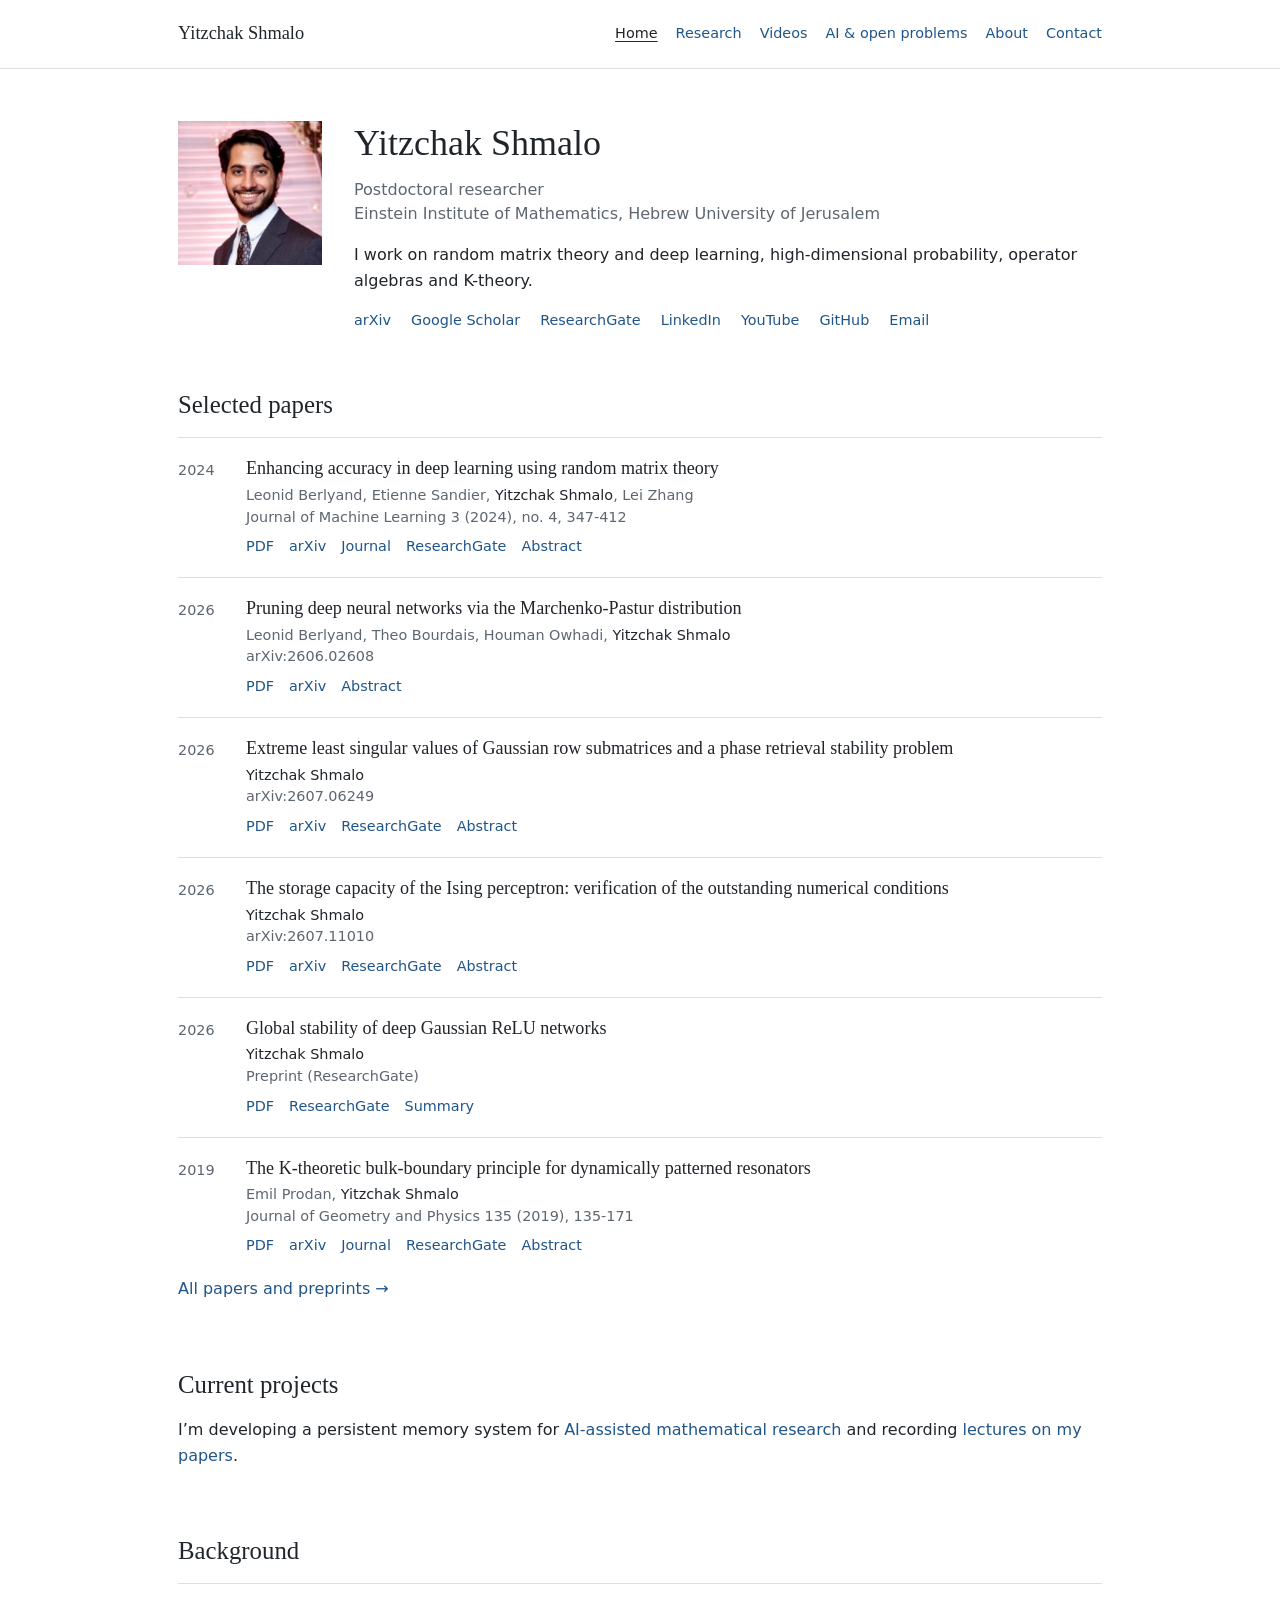
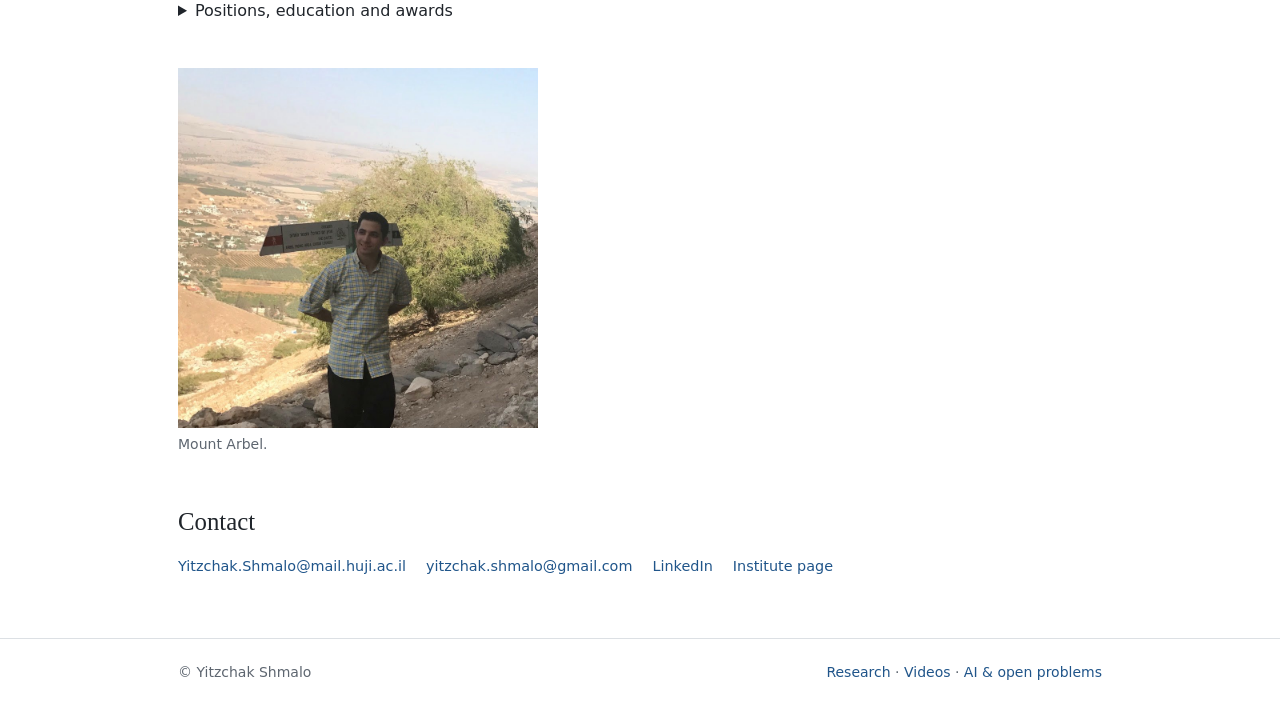
==== index.html @ 7fd27f8c "Refresh assets with the revised pages" ====
<!doctype html>
<html lang="en">
<head>
<meta charset="utf-8"/>
<meta content="width=device-width, initial-scale=1" name="viewport"/>
<title>Yitzchak Shmalo</title>
<meta content="Yitzchak Shmalo, mathematician at the Einstein Institute of Mathematics, Hebrew University of Jerusalem. Random matrix theory, deep learning, operator algebras and K-theory, and AI for open problems." name="description"/>
<meta content="Yitzchak Shmalo" property="og:title"/>
<meta content="Random matrices, deep learning, operator algebras, and AI that does mathematics." property="og:description"/>
<meta content="assets/portrait_square.jpg" property="og:image"/>

<link crossorigin="" href="https://fonts.gstatic.com" rel="preconnect"/>

<link href="style.css?v=20260909-clean" rel="stylesheet"/>
<link href="data:image/svg+xml,%3Csvg xmlns='http://www.w3.org/2000/svg' viewBox='0 0 64 64'%3E%3Ccircle cx='32' cy='32' r='30' fill='%23101623'/%3E%3Ccircle cx='24' cy='36' r='5' fill='%23f7f4ee'/%3E%3Ccircle cx='34' cy='30' r='5' fill='%23f7f4ee'/%3E%3Ccircle cx='50' cy='22' r='5' fill='%23e0a24a'/%3E%3C/svg%3E" rel="icon"/>
</head>
<body>
<nav class="nav"><div class="wrap">
<a class="brand" href="index.html">Yitzchak Shmalo</a>
<ul>
<li><a aria-current="page" href="index.html">Home</a></li>
<li><a href="research.html">Research</a></li>
<li><a href="videos.html">Videos</a></li>
<li><a href="ai.html">AI &amp; open problems</a></li>
<li><a href="#about">About</a></li>
<li><a href="#contact">Contact</a></li>
</ul>
</div></nav>
<main>

<header class="profile wrap">
  <img class="headshot" src="assets/portrait.jpg" alt="Yitzchak Shmalo" width="144" height="144">
  <div><h1>Yitzchak Shmalo</h1>
  <p class="position">Postdoctoral researcher<br>Einstein Institute of Mathematics, Hebrew University of Jerusalem</p>
  <p>I work on random matrix theory and deep learning, high-dimensional probability, operator algebras and K-theory.</p>
  <ul class="links">
<li><a href="https://arxiv.org/search/?searchtype=author&amp;query=Shmalo%2C+Yitzchak" rel="noopener" target="_blank">arXiv</a></li>
<li><a href="https://scholar.google.com/citations?user=wV2TqwsAAAAJ" rel="noopener" target="_blank">Google Scholar</a></li>
<li><a href="https://www.researchgate.net/profile/Yitzchak-Shmalo-2" rel="noopener" target="_blank">ResearchGate</a></li>
<li><a href="https://www.linkedin.com/in/yshmalo/" rel="noopener" target="_blank">LinkedIn</a></li>
<li><a data-channel="" href="https://www.youtube.com/channel/UCsqMyA2aeE-GF_JqE_x_sHg" rel="noopener" target="_blank">YouTube</a></li>
<li><a href="https://github.com/yspennstate" rel="noopener" target="_blank">GitHub</a></li>
<li><a href="mailto:Yitzchak.Shmalo@mail.huji.ac.il">Email</a></li>
</ul></div>
</header>
<section class="section wrap">
  <h2>Selected papers</h2>
  <div id="featured" data-ids="2310.03165,2606.02608,2607.06249,2607.11010,relu-stability,1805.10629"></div>
  <p><a href="research.html">All papers and preprints →</a></p>
</section>
<section class="section wrap" id="current">
  <h2>Current projects</h2>
  <p>I’m developing a persistent memory system for <a href="ai.html">AI-assisted mathematical research</a> and recording <a href="videos.html">lectures on my papers</a>.</p>
</section>
<section class="section wrap" id="about">
  <h2>Background</h2>
  <details><summary>Positions, education and awards</summary><div class="wrap two-col">
<div>
<div class="eyebrow">About</div>
<h2>Positions and education</h2>
<ul class="timeline">
<li><span class="when">now</span><span class="what"><b>Postdoctoral researcher</b>, Einstein Institute of Mathematics, The Hebrew University of Jerusalem<span class="small">Mathematical foundations of AI, random matrix theory, operator algebras and K-theory.</span></span></li>
<li><span class="when">2019–2025</span><span class="what"><b>Ph.D. in Mathematics</b>, Pennsylvania State University<span class="small">Advisor: Leonid Berlyand. Dissertation: <a download="" href="papers/shmalo_dissertation_2025.pdf"><i>Applications of Random Matrix Theory to Deep Learning</i></a>. Teaching excellence recognition, 2022.</span></span></li>
<li><span class="when">summer 2024</span><span class="what"><b>Research intern</b>, NASA Jet Propulsion Laboratory, Pasadena<span class="small">Neural emulators of radiative-transfer models for imaging spectroscopy (EMIT, AVIRIS), with random-matrix pruning and regularization.</span></span></li>
<li><span class="when">2017–2019</span><span class="what"><b>M.A. in Mathematics</b> and graduate instructor, Yeshiva University<span class="small">Advisor: Marian Gidea. Thesis on combinatorial detection of fixed points, periodic orbits and symbolic dynamics. Research with Emil Prodan on K-theory and topological resonators.</span></span></li>
<li><span class="when">2016</span><span class="what"><b>B.A. in Philosophy and Mathematics</b>, magna cum laude, Yeshiva University<span class="small">Advisor: Antonella Marini. Thesis: <i>Proofs of the Cantor–Bernstein Theorem</i>.</span></span></li>
</ul>
</div>
<div>
<div class="eyebrow">Awards</div>
<ul class="timeline">
<li><span class="when">2022</span><span class="what">Teaching Excellence Recognition, Penn State</span></li>
<li><span class="when">2020</span><span class="what">Troxell Scholarship in Mathematics, Penn State</span></li>
<li><span class="when">2019</span><span class="what">Pettit Scholarship in Science, Penn State</span></li>
<li><span class="when">2017</span><span class="what">Teaching Excellence, Yeshiva University</span></li>
<li><span class="when">2016</span><span class="what">Joseph Gunner Memorial Award for Excellence in Mathematics; George and Bertha Fisch Award for Excellence in the Study of Philosophy, Yeshiva University</span></li>
</ul>
<div class="eyebrow" style="margin-top:32px">Code and data</div>
<ul class="timeline" id="code-list"></ul>
</div>
</div></details>
  <figure class="personal-photo"><img src="assets/photo_arbel.jpg" alt="Yitzchak Shmalo on Mount Arbel" loading="lazy"><figcaption>Mount Arbel.</figcaption></figure>
</section>
<section class="section wrap" id="contact">
  <h2>Contact</h2><ul class="links">
<li><a href="mailto:Yitzchak.Shmalo@mail.huji.ac.il">Yitzchak.Shmalo@mail.huji.ac.il</a></li>
<li><a href="mailto:yitzchak.shmalo@gmail.com">yitzchak.shmalo@gmail.com</a></li>
<li><a href="https://www.linkedin.com/in/yshmalo/" rel="noopener" target="_blank">LinkedIn</a></li>
<li><a href="https://mathematics.huji.ac.il/people/yitzchak-shmalo" rel="noopener" target="_blank">Institute page</a></li>
</ul>
</section>
</main>
<footer><div class="wrap">
<span>© Yitzchak Shmalo</span>
<span><a href="research.html">Research</a> · <a href="videos.html">Videos</a> · <a href="ai.html">AI &amp; open problems</a></span>
</div></footer>
<script src="papers.js"></script>
<script src="abstracts.js"></script>
<script src="links.js"></script>
<script src="site.js?v=20260909-clean"></script>
</body>
</html>
---- style.css ----
:root{--ink:#20252b;--muted:#5e6670;--paper:#fff;--line:#dce0e4;--link:#20558a;--accent:var(--link);--accent-ink:var(--link);--ink-2:var(--ink);--serif:Georgia,'Times New Roman',serif;--sans:system-ui,-apple-system,'Segoe UI',sans-serif;color-scheme:light}
*{box-sizing:border-box}html{scroll-behavior:smooth}
body{margin:0;background:var(--paper);color:var(--ink);font:1rem/1.6 var(--sans)}
a{color:var(--link);text-decoration:none;text-underline-offset:.18em}a:hover{text-decoration:underline}
a:focus-visible,button:focus-visible,summary:focus-visible{outline:2px solid var(--link);outline-offset:4px}
h1,h2,h3{font-family:var(--serif);font-weight:normal;line-height:1.25;margin:0 0 .65em}h1{font-size:2.25rem}h2{font-size:1.55rem}h3{font-size:1.13rem}
p{margin:0 0 1em}img{max-width:100%;height:auto}.wrap{max-width:980px;margin:0 auto;padding:0 28px}
.nav{border-bottom:1px solid var(--line)}.nav .wrap{display:flex;align-items:center;justify-content:space-between;gap:24px;min-height:68px}
.brand{color:var(--ink);font-family:var(--serif);font-size:1.15rem;white-space:nowrap}
.nav ul,.links,.filters{display:flex;flex-wrap:wrap;gap:8px 20px;list-style:none;padding:0;margin:0}.nav ul{gap:6px 18px;font-size:.9rem}.nav a[aria-current=page]{color:var(--ink);text-decoration:underline}
.profile{display:grid;grid-template-columns:144px 1fr;gap:32px;padding-top:52px;padding-bottom:26px}.headshot{width:144px;height:144px;object-fit:cover}.profile h1{margin-bottom:12px}.position{color:var(--muted);line-height:1.5}
.links{font-size:.9rem}.section{padding-top:32px;padding-bottom:20px}.section-heading{margin-top:42px}.prose{max-width:820px}.prose h2{margin-top:32px}
.paper{display:grid;grid-template-columns:52px 1fr;gap:16px;padding:19px 0;border-top:1px solid var(--line)}.paper h3{margin:0 0 5px}.paper .year{font-size:.9rem;color:var(--muted);padding-top:2px}
.authors,.venue{font-size:.9rem;color:var(--muted);line-height:1.5}.authors b{font-weight:500;color:var(--ink)}
.actions{display:flex;flex-wrap:wrap;align-items:center;gap:7px 15px;margin-top:7px;font-size:.9rem}.actions a,.actions button{padding:0;border:0;border-radius:0;background:none;box-shadow:none;color:var(--link);font:inherit}.actions button{cursor:pointer}.actions button:hover{text-decoration:underline}.actions svg{display:none}
.abstract{display:none;margin-top:12px;max-width:68ch;font-size:.95rem;white-space:pre-wrap}.abstract.open{display:block}.abstract .lbl{display:none}
.theme-head{display:flex;align-items:baseline;justify-content:space-between;gap:12px;margin-top:36px;margin-bottom:12px}.theme-head h2{margin:0}
.filters{margin-top:25px!important;margin-bottom:25px;gap:8px 18px}.filters button{border:0;border-bottom:2px solid transparent;background:none;color:var(--muted);font:inherit;font-size:.9rem;padding:4px 0;cursor:pointer}.filters button[aria-pressed=true]{color:var(--ink);border-bottom-color:var(--ink)}
.timeline{list-style:none;padding:0;margin:0}.timeline li{display:grid;grid-template-columns:105px 1fr;gap:16px;margin-bottom:18px}.timeline .when{font-size:.9rem;color:var(--muted)}.timeline .small{display:block}.timeline b{font-weight:600}
.two-col{display:grid;grid-template-columns:1.3fr 1fr;gap:36px}.two-col>div{min-width:0}.small{font-size:.875rem}.muted{color:var(--muted)}.eyebrow{font-weight:600;font-size:1rem;margin:24px 0 12px}
details{border-top:1px solid var(--line);padding:14px 0}summary{cursor:pointer;font-weight:500}details[open]>summary{margin-bottom:20px}details .two-col{margin-top:16px}details h2{font-size:1.25rem}details .eyebrow:first-child{display:none}
.personal-photo{max-width:360px;margin:30px 0 0}.personal-photo img{display:block;width:100%}.personal-photo figcaption{color:var(--muted);font-size:.875rem;margin-top:5px}
.brain-pre{font:.875rem/1.5 ui-monospace,Consolas,monospace;white-space:pre-wrap;overflow-wrap:anywhere;padding:16px;background:#f5f6f7;border-left:2px solid var(--line);margin:0}.brain-pre .k,.brain-pre .h{font-weight:600}
.video-grid{display:grid;grid-template-columns:repeat(2,minmax(0,1fr));gap:28px;margin-top:30px}.video .frame{aspect-ratio:16/9}.video iframe{width:100%;height:100%;border:0}.video .body{padding-top:10px}.video h3{margin-bottom:6px}
footer{margin-top:40px;border-top:1px solid var(--line);padding:22px 0;color:var(--muted);font-size:.875rem}footer .wrap{display:flex;justify-content:space-between;gap:20px}
@media(max-width:700px){.nav .wrap{align-items:flex-start;flex-direction:column;gap:9px;padding-top:16px;padding-bottom:16px}.wrap{padding-left:20px;padding-right:20px}.profile{grid-template-columns:96px 1fr;gap:20px;padding-top:32px}.headshot{width:96px;height:96px}.profile h1{font-size:1.85rem}.profile .links{grid-column:1/-1}.paper{grid-template-columns:40px 1fr;gap:10px}.two-col,.video-grid{grid-template-columns:1fr}.timeline li{grid-template-columns:90px 1fr;gap:12px}.theme-head{align-items:flex-start;flex-direction:column;gap:6px}footer .wrap{flex-direction:column;gap:8px}}
@media(max-width:430px){.profile{display:block}.headshot{float:right;margin:0 0 14px 20px}.profile h1{padding-top:4px}.profile .links{clear:both}.paper{display:block}.paper .year{margin-bottom:5px}}
@media(prefers-color-scheme:dark){:root:not([data-theme=light]){--ink:#e6e7e9;--muted:#b1b7bf;--paper:#17191c;--line:#373b41;--link:#8fb8df;color-scheme:dark}.brain-pre{background:#21242a}}
:root[data-theme=dark]{--ink:#e6e7e9;--muted:#b1b7bf;--paper:#17191c;--line:#373b41;--link:#8fb8df;color-scheme:dark}
@media(prefers-reduced-motion:reduce){html{scroll-behavior:auto}}
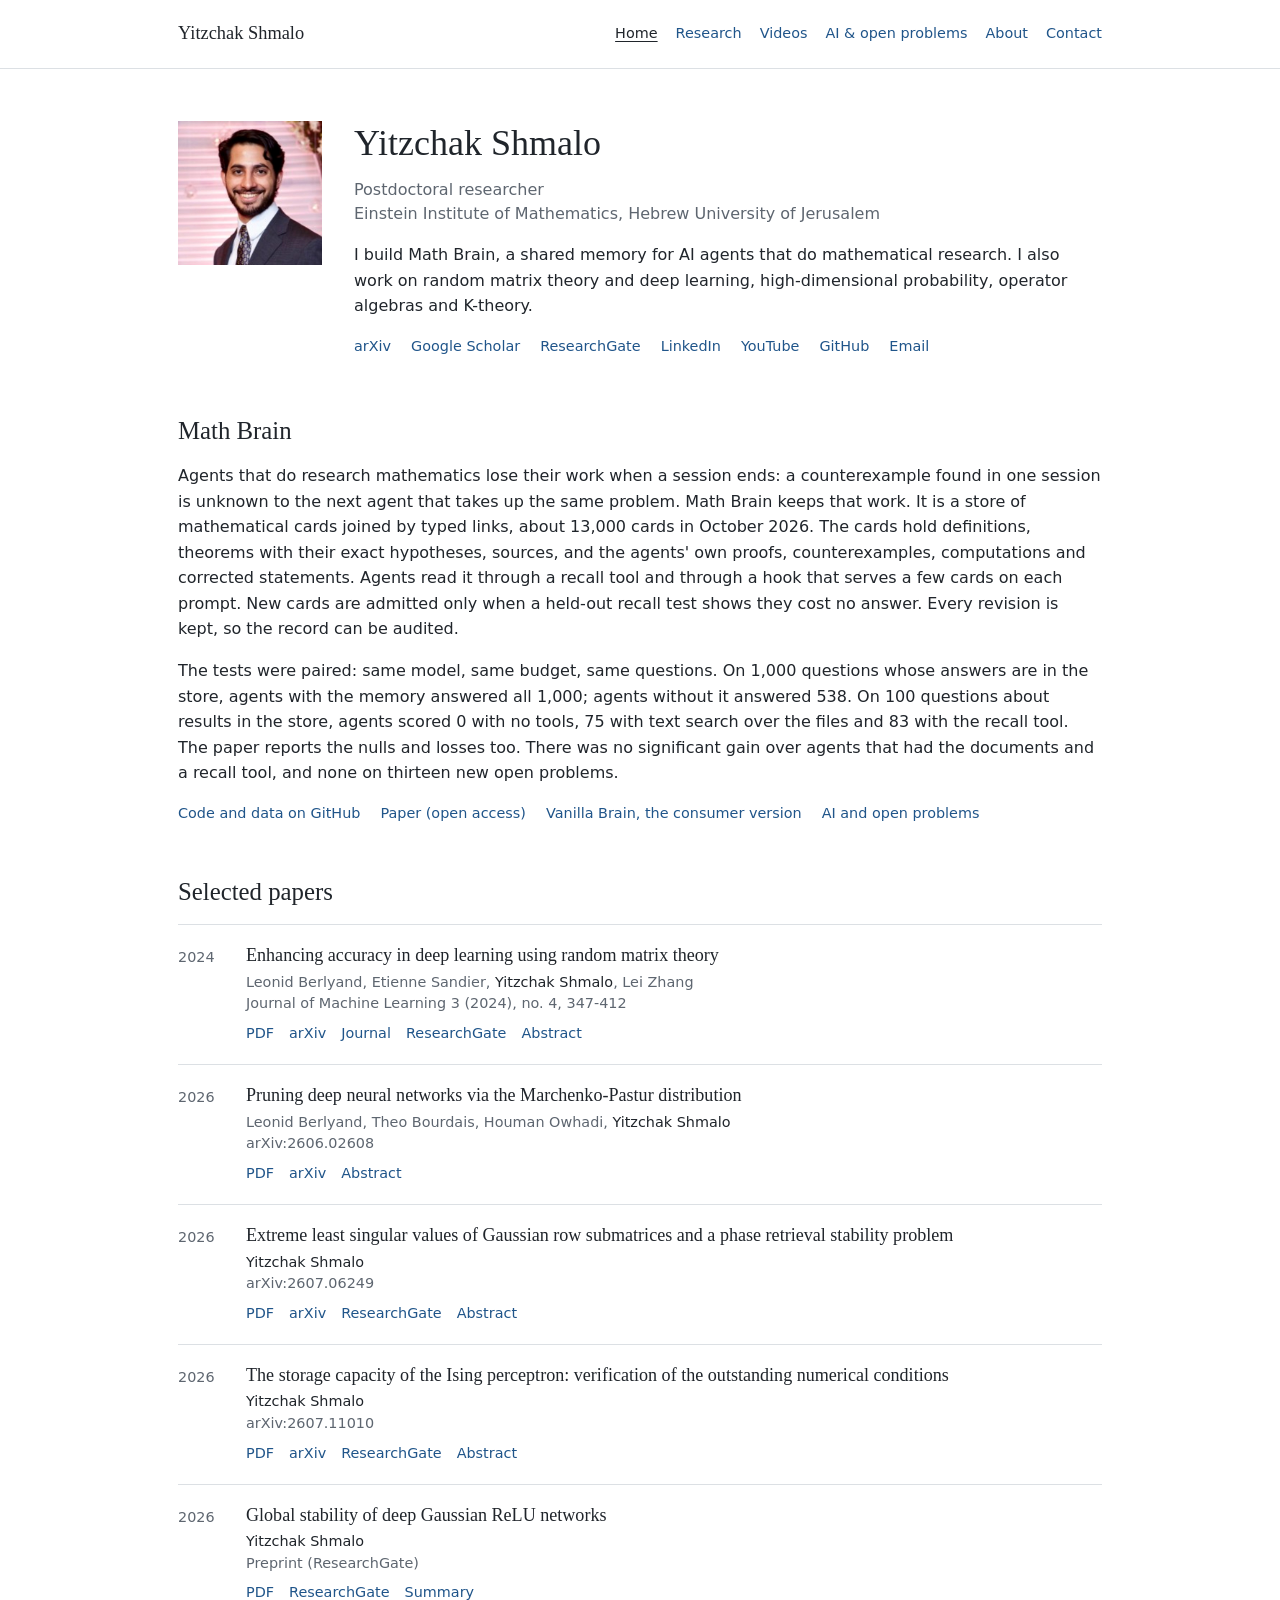
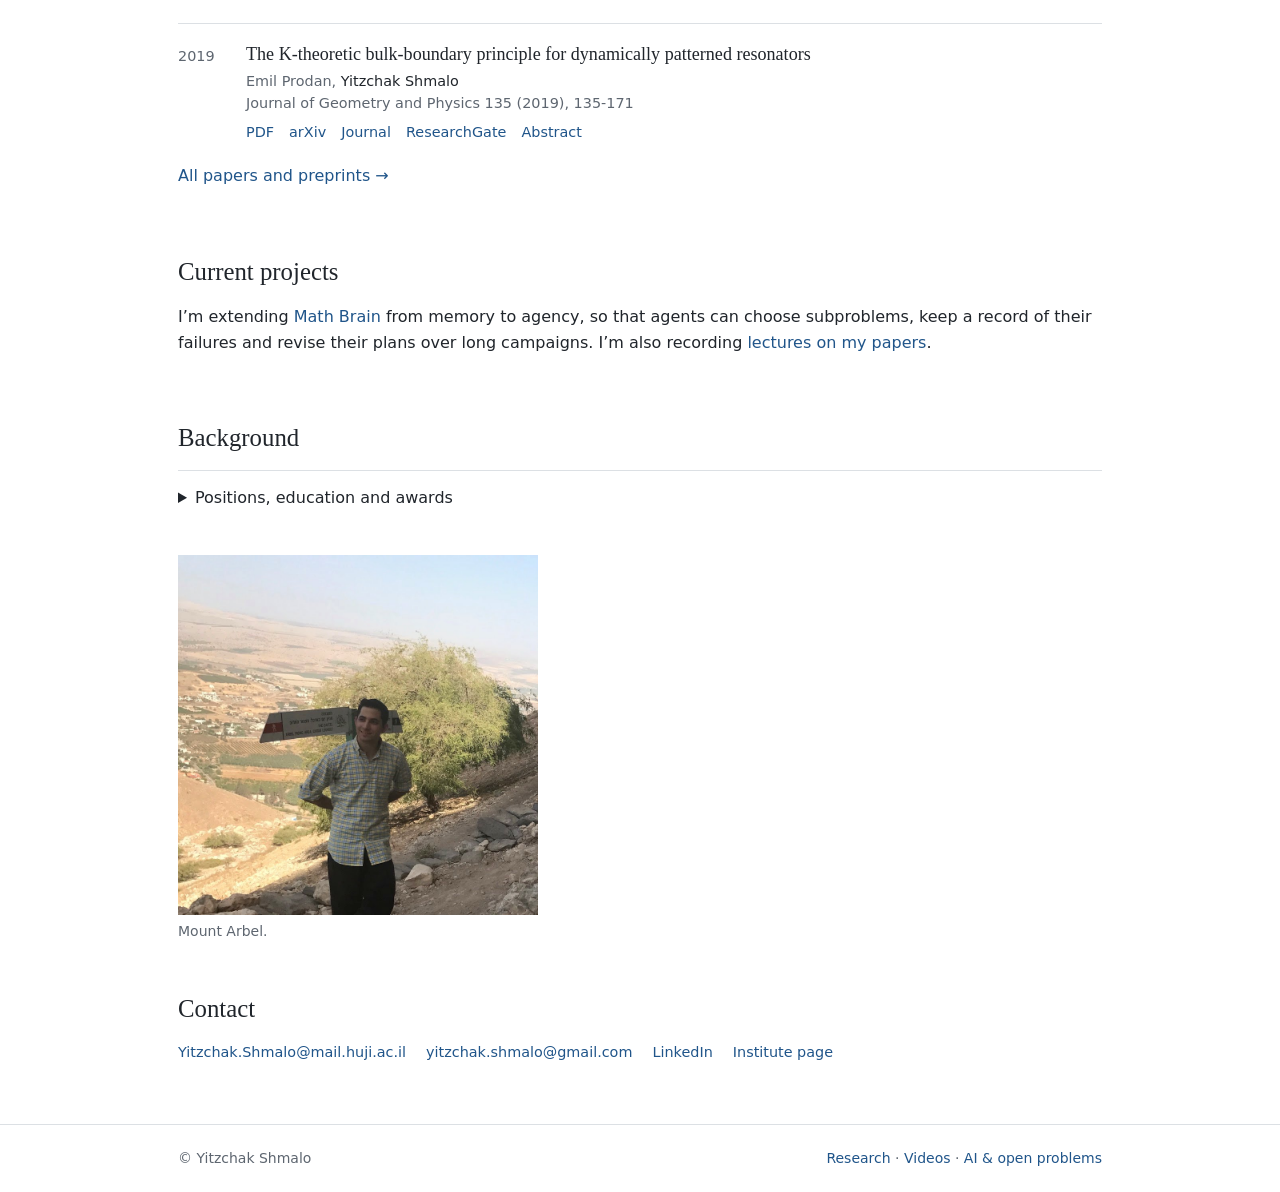
==== commit 6ea52b83: "Put Math Brain first on the home page Co-Authored-By: Claude Opus 5.5 <noreply@anthropic.com>" ====
--- a/index.html
+++ b/index.html
@@ -4,9 +4,9 @@
 <meta charset="utf-8"/>
 <meta content="width=device-width, initial-scale=1" name="viewport"/>
 <title>Yitzchak Shmalo</title>
-<meta content="Yitzchak Shmalo, mathematician at the Einstein Institute of Mathematics, Hebrew University of Jerusalem. Random matrix theory, deep learning, operator algebras and K-theory, and AI for open problems." name="description"/>
+<meta content="Yitzchak Shmalo, mathematician at the Einstein Institute of Mathematics, Hebrew University of Jerusalem. Developer of Math Brain, a shared, auditable memory for AI agents doing mathematical research. Random matrix theory, deep learning and probability." name="description"/>
 <meta content="Yitzchak Shmalo" property="og:title"/>
-<meta content="Random matrices, deep learning, operator algebras, and AI that does mathematics." property="og:description"/>
+<meta content="Math Brain: shared, auditable memory for AI agents doing mathematics. Random matrices and deep learning." property="og:description"/>
 <meta content="assets/portrait_square.jpg" property="og:image"/>
 
 <link crossorigin="" href="https://fonts.gstatic.com" rel="preconnect"/>
@@ -32,7 +32,7 @@
   <img class="headshot" src="assets/portrait.jpg" alt="Yitzchak Shmalo" width="144" height="144">
   <div><h1>Yitzchak Shmalo</h1>
   <p class="position">Postdoctoral researcher<br>Einstein Institute of Mathematics, Hebrew University of Jerusalem</p>
-  <p>I work on random matrix theory and deep learning, high-dimensional probability, operator algebras and K-theory.</p>
+  <p>I build Math Brain, a shared memory for AI agents that do mathematical research. I also work on random matrix theory and deep learning, high-dimensional probability, operator algebras and K-theory.</p>
   <ul class="links">
 <li><a href="https://arxiv.org/search/?searchtype=author&amp;query=Shmalo%2C+Yitzchak" rel="noopener" target="_blank">arXiv</a></li>
 <li><a href="https://scholar.google.com/citations?user=wV2TqwsAAAAJ" rel="noopener" target="_blank">Google Scholar</a></li>
@@ -43,6 +43,17 @@
 <li><a href="mailto:Yitzchak.Shmalo@mail.huji.ac.il">Email</a></li>
 </ul></div>
 </header>
+<section class="section wrap" id="math-brain">
+  <h2>Math Brain</h2>
+  <p>Agents that do research mathematics lose their work when a session ends: a counterexample found in one session is unknown to the next agent that takes up the same problem. Math Brain keeps that work. It is a store of mathematical cards joined by typed links, about 13,000 cards in October 2026. The cards hold definitions, theorems with their exact hypotheses, sources, and the agents' own proofs, counterexamples, computations and corrected statements. Agents read it through a recall tool and through a hook that serves a few cards on each prompt. New cards are admitted only when a held-out recall test shows they cost no answer. Every revision is kept, so the record can be audited.</p>
+  <p>The tests were paired: same model, same budget, same questions. On 1,000 questions whose answers are in the store, agents with the memory answered all 1,000; agents without it answered 538. On 100 questions about results in the store, agents scored 0 with no tools, 75 with text search over the files and 83 with the recall tool. The paper reports the nulls and losses too. There was no significant gain over agents that had the documents and a recall tool, and none on thirteen new open problems.</p>
+  <ul class="links">
+<li><a href="https://github.com/yspennstate/math-brain-public" rel="noopener" target="_blank">Code and data on GitHub</a></li>
+<li><a href="https://github.com/yspennstate/math-brain-public/tree/main/papers/math-brain-2026-10-24" rel="noopener" target="_blank">Paper (open access)</a></li>
+<li><a href="https://vanillabrain.ai" rel="noopener" target="_blank">Vanilla Brain, the consumer version</a></li>
+<li><a href="ai.html">AI and open problems</a></li>
+</ul>
+</section>
 <section class="section wrap">
   <h2>Selected papers</h2>
   <div id="featured" data-ids="2310.03165,2606.02608,2607.06249,2607.11010,relu-stability,1805.10629"></div>
@@ -50,7 +61,7 @@
 </section>
 <section class="section wrap" id="current">
   <h2>Current projects</h2>
-  <p>I’m developing a persistent memory system for <a href="ai.html">AI-assisted mathematical research</a> and recording <a href="videos.html">lectures on my papers</a>.</p>
+  <p>I’m extending <a href="#math-brain">Math Brain</a> from memory to agency, so that agents can choose subproblems, keep a record of their failures and revise their plans over long campaigns. I’m also recording <a href="videos.html">lectures on my papers</a>.</p>
 </section>
 <section class="section wrap" id="about">
   <h2>Background</h2>
@@ -98,5 +109,6 @@
 <script src="abstracts.js"></script>
 <script src="links.js"></script>
 <script src="site.js?v=20260909-clean"></script>
+<!-- Cloudflare Web Analytics --><script type='module' src='https://static.cloudflareinsights.com/beacon.min.js' data-cf-beacon='{"token": "4efcf243f579423e979f897f0dd1dad7"}'></script><!-- End Cloudflare Web Analytics -->
 </body>
 </html>
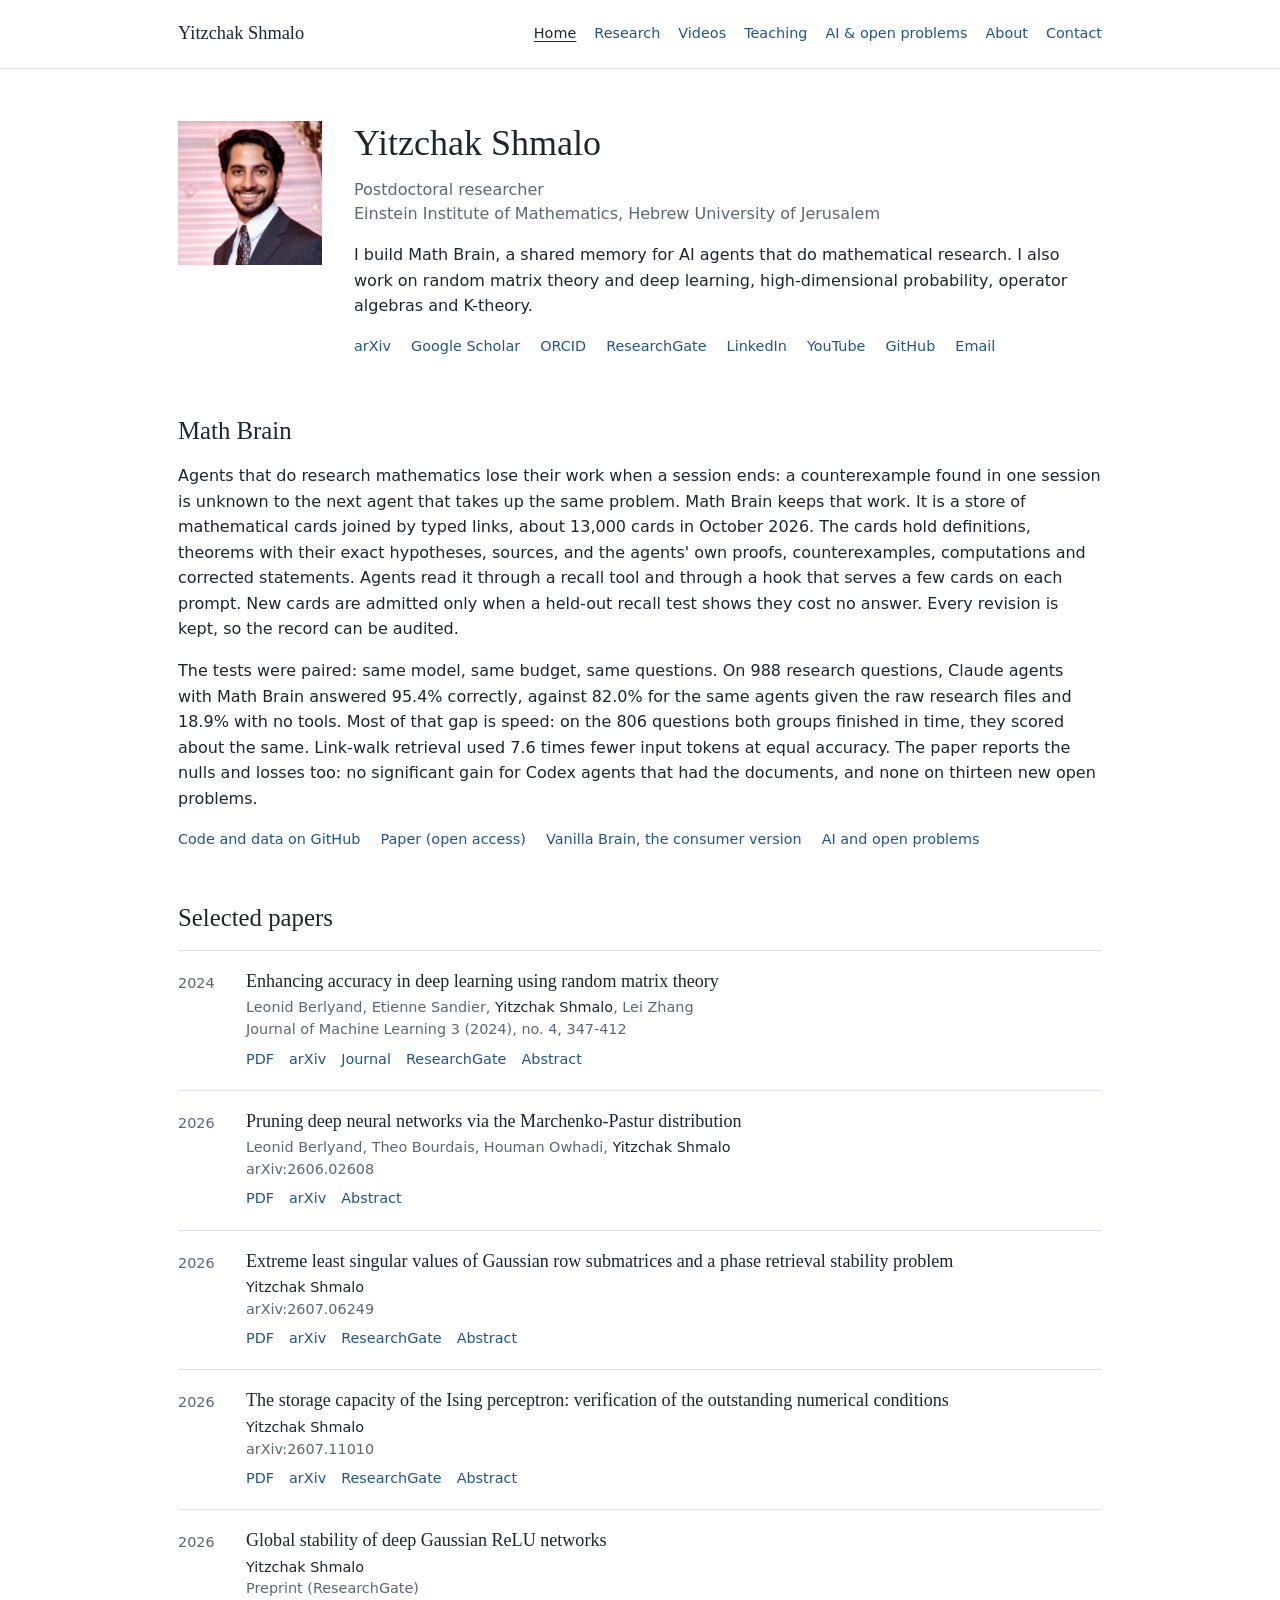
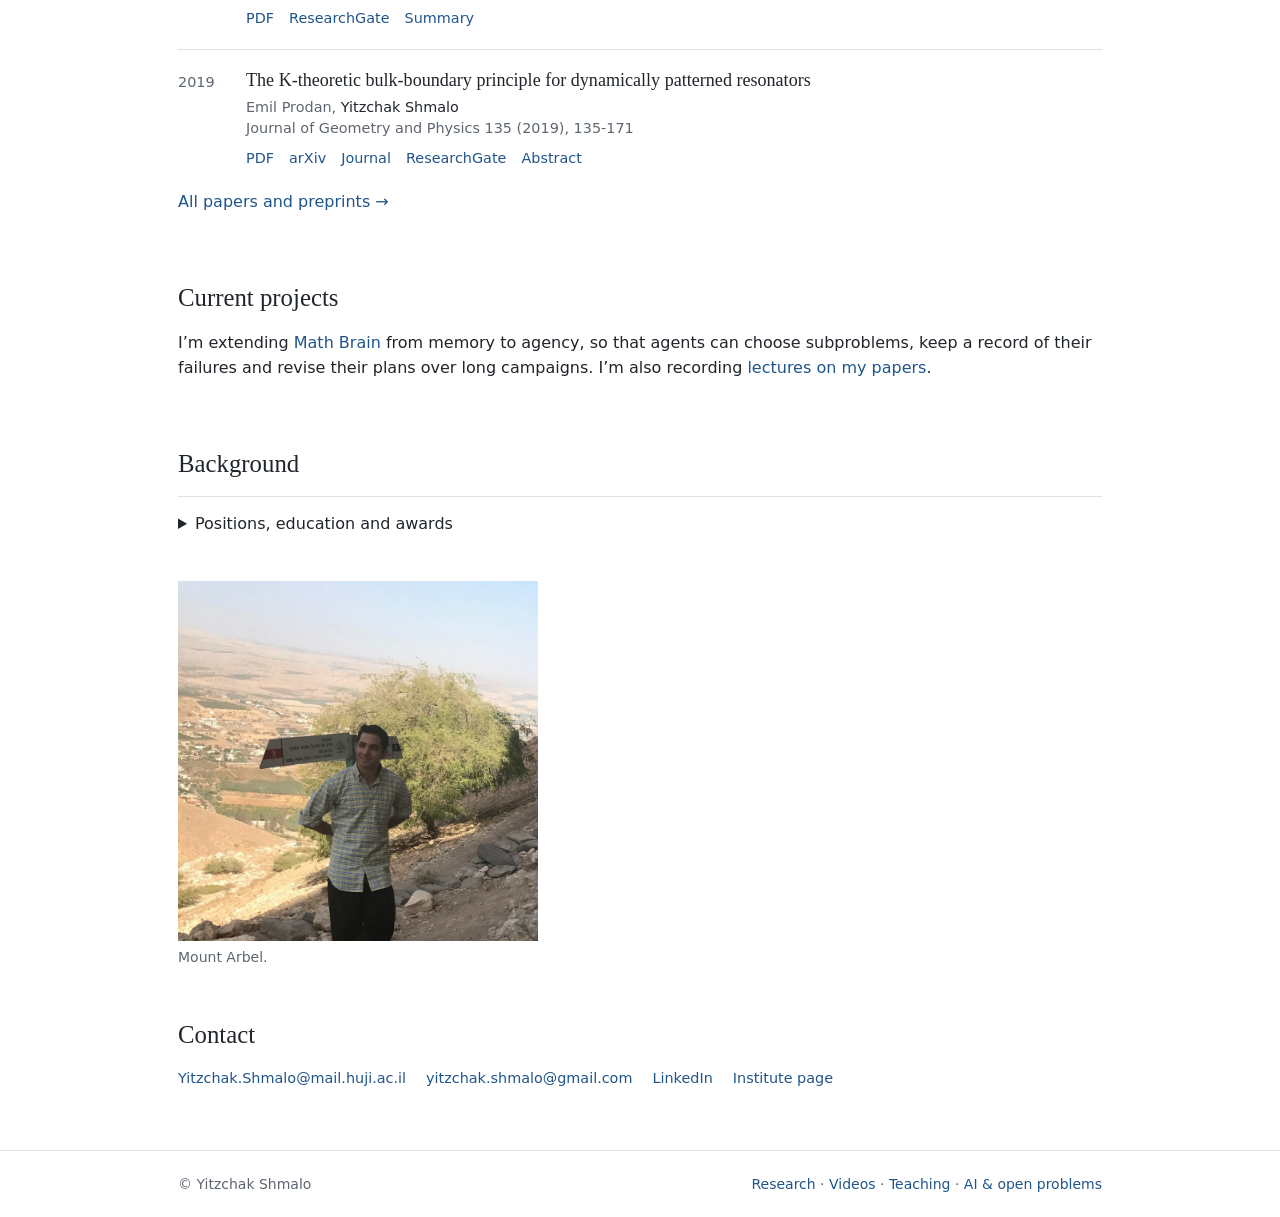
==== commit b15b1f5a: "Add teaching page, update Math Brain results, add ORCID" ====
--- a/index.html
+++ b/index.html
@@ -21,6 +21,7 @@
 <li><a aria-current="page" href="index.html">Home</a></li>
 <li><a href="research.html">Research</a></li>
 <li><a href="videos.html">Videos</a></li>
+<li><a href="teaching.html">Teaching</a></li>
 <li><a href="ai.html">AI &amp; open problems</a></li>
 <li><a href="#about">About</a></li>
 <li><a href="#contact">Contact</a></li>
@@ -36,6 +37,7 @@
   <ul class="links">
 <li><a href="https://arxiv.org/search/?searchtype=author&amp;query=Shmalo%2C+Yitzchak" rel="noopener" target="_blank">arXiv</a></li>
 <li><a href="https://scholar.google.com/citations?user=wV2TqwsAAAAJ" rel="noopener" target="_blank">Google Scholar</a></li>
+<li><a href="https://orcid.org/0000-0002-2886-3049" rel="noopener" target="_blank">ORCID</a></li>
 <li><a href="https://www.researchgate.net/profile/Yitzchak-Shmalo-2" rel="noopener" target="_blank">ResearchGate</a></li>
 <li><a href="https://www.linkedin.com/in/yshmalo/" rel="noopener" target="_blank">LinkedIn</a></li>
 <li><a data-channel="" href="https://www.youtube.com/channel/UCsqMyA2aeE-GF_JqE_x_sHg" rel="noopener" target="_blank">YouTube</a></li>
@@ -46,7 +48,7 @@
 <section class="section wrap" id="math-brain">
   <h2>Math Brain</h2>
   <p>Agents that do research mathematics lose their work when a session ends: a counterexample found in one session is unknown to the next agent that takes up the same problem. Math Brain keeps that work. It is a store of mathematical cards joined by typed links, about 13,000 cards in October 2026. The cards hold definitions, theorems with their exact hypotheses, sources, and the agents' own proofs, counterexamples, computations and corrected statements. Agents read it through a recall tool and through a hook that serves a few cards on each prompt. New cards are admitted only when a held-out recall test shows they cost no answer. Every revision is kept, so the record can be audited.</p>
-  <p>The tests were paired: same model, same budget, same questions. On 1,000 questions whose answers are in the store, agents with the memory answered all 1,000; agents without it answered 538. On 100 questions about results in the store, agents scored 0 with no tools, 75 with text search over the files and 83 with the recall tool. The paper reports the nulls and losses too. There was no significant gain over agents that had the documents and a recall tool, and none on thirteen new open problems.</p>
+  <p>The tests were paired: same model, same budget, same questions. On 988 research questions, Claude agents with Math Brain answered 95.4% correctly, against 82.0% for the same agents given the raw research files and 18.9% with no tools. Most of that gap is speed: on the 806 questions both groups finished in time, they scored about the same. Link-walk retrieval used 7.6 times fewer input tokens at equal accuracy. The paper reports the nulls and losses too: no significant gain for Codex agents that had the documents, and none on thirteen new open problems.</p>
   <ul class="links">
 <li><a href="https://github.com/yspennstate/math-brain-public" rel="noopener" target="_blank">Code and data on GitHub</a></li>
 <li><a href="https://github.com/yspennstate/math-brain-public/tree/main/papers/math-brain-2026-10-24" rel="noopener" target="_blank">Paper (open access)</a></li>
@@ -103,7 +105,7 @@
 </main>
 <footer><div class="wrap">
 <span>© Yitzchak Shmalo</span>
-<span><a href="research.html">Research</a> · <a href="videos.html">Videos</a> · <a href="ai.html">AI &amp; open problems</a></span>
+<span><a href="research.html">Research</a> · <a href="videos.html">Videos</a> · <a href="teaching.html">Teaching</a> · <a href="ai.html">AI &amp; open problems</a></span>
 </div></footer>
 <script src="papers.js"></script>
 <script src="abstracts.js"></script>
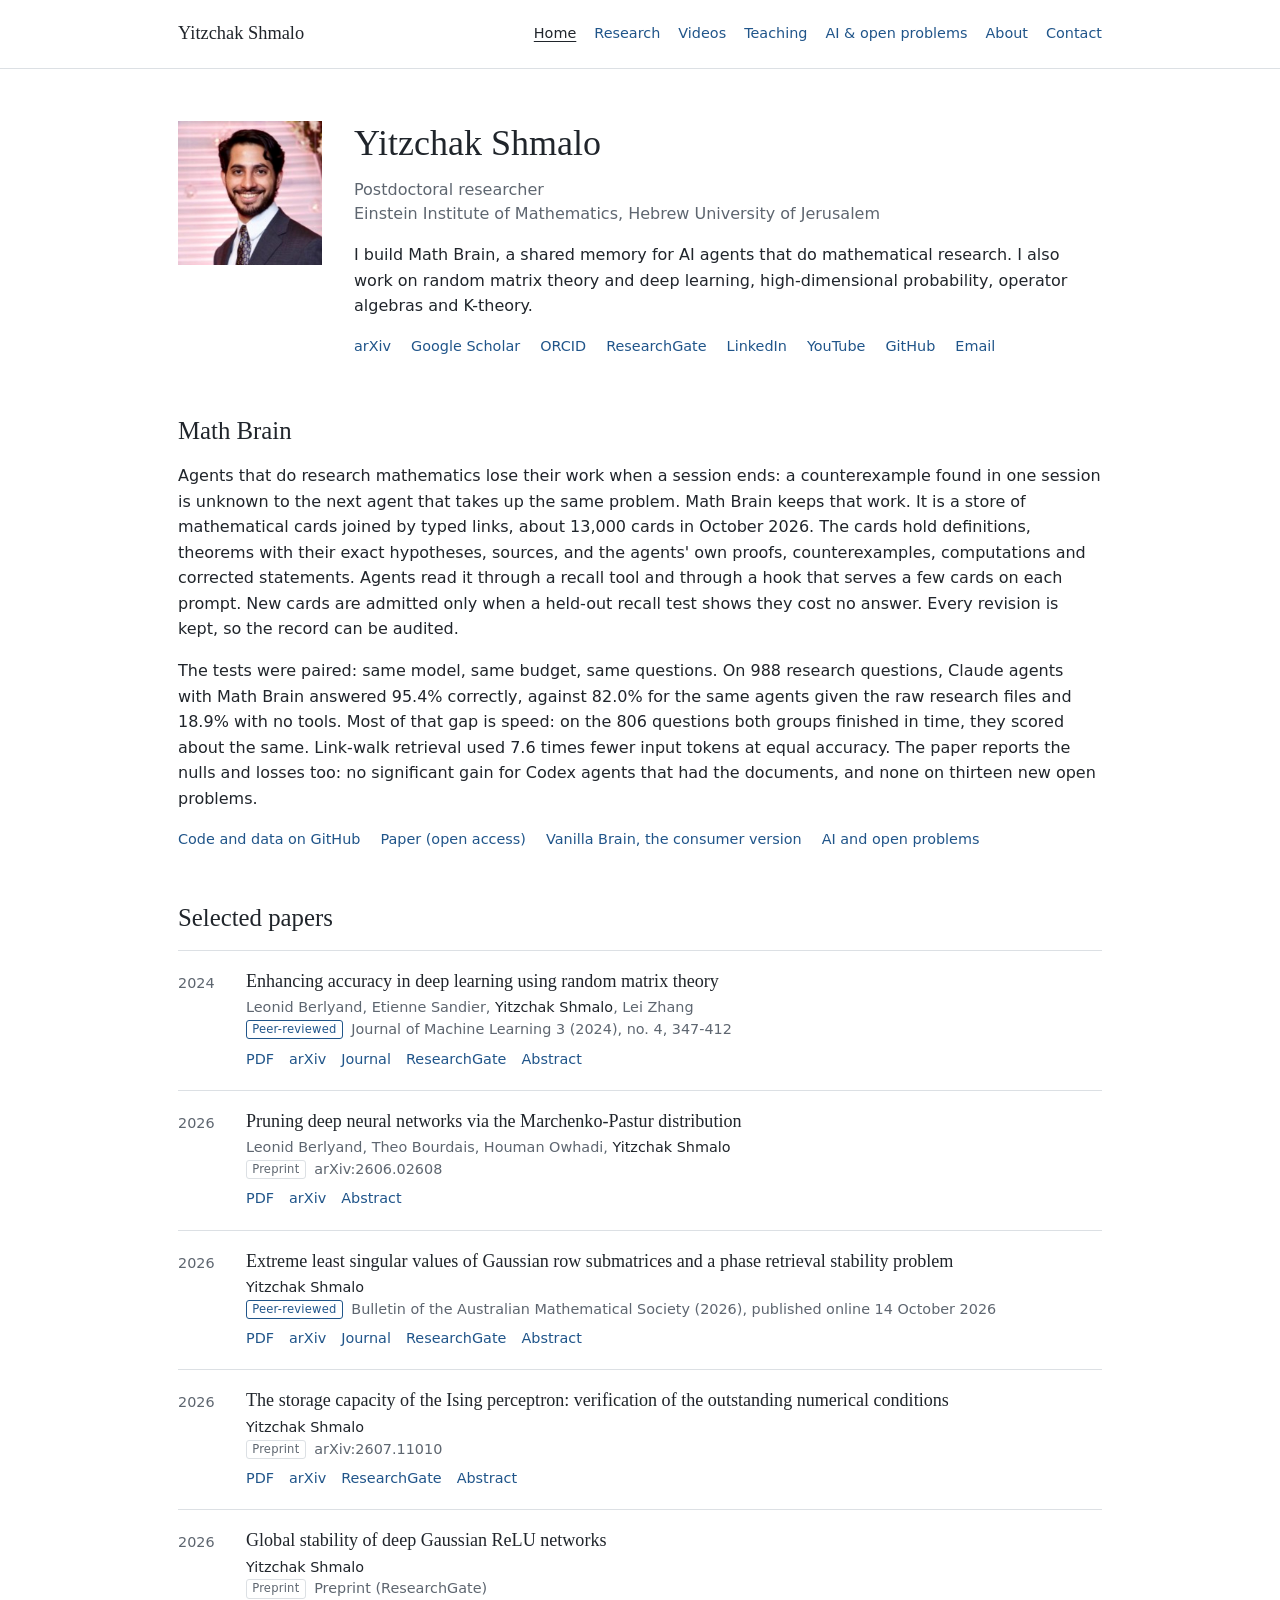
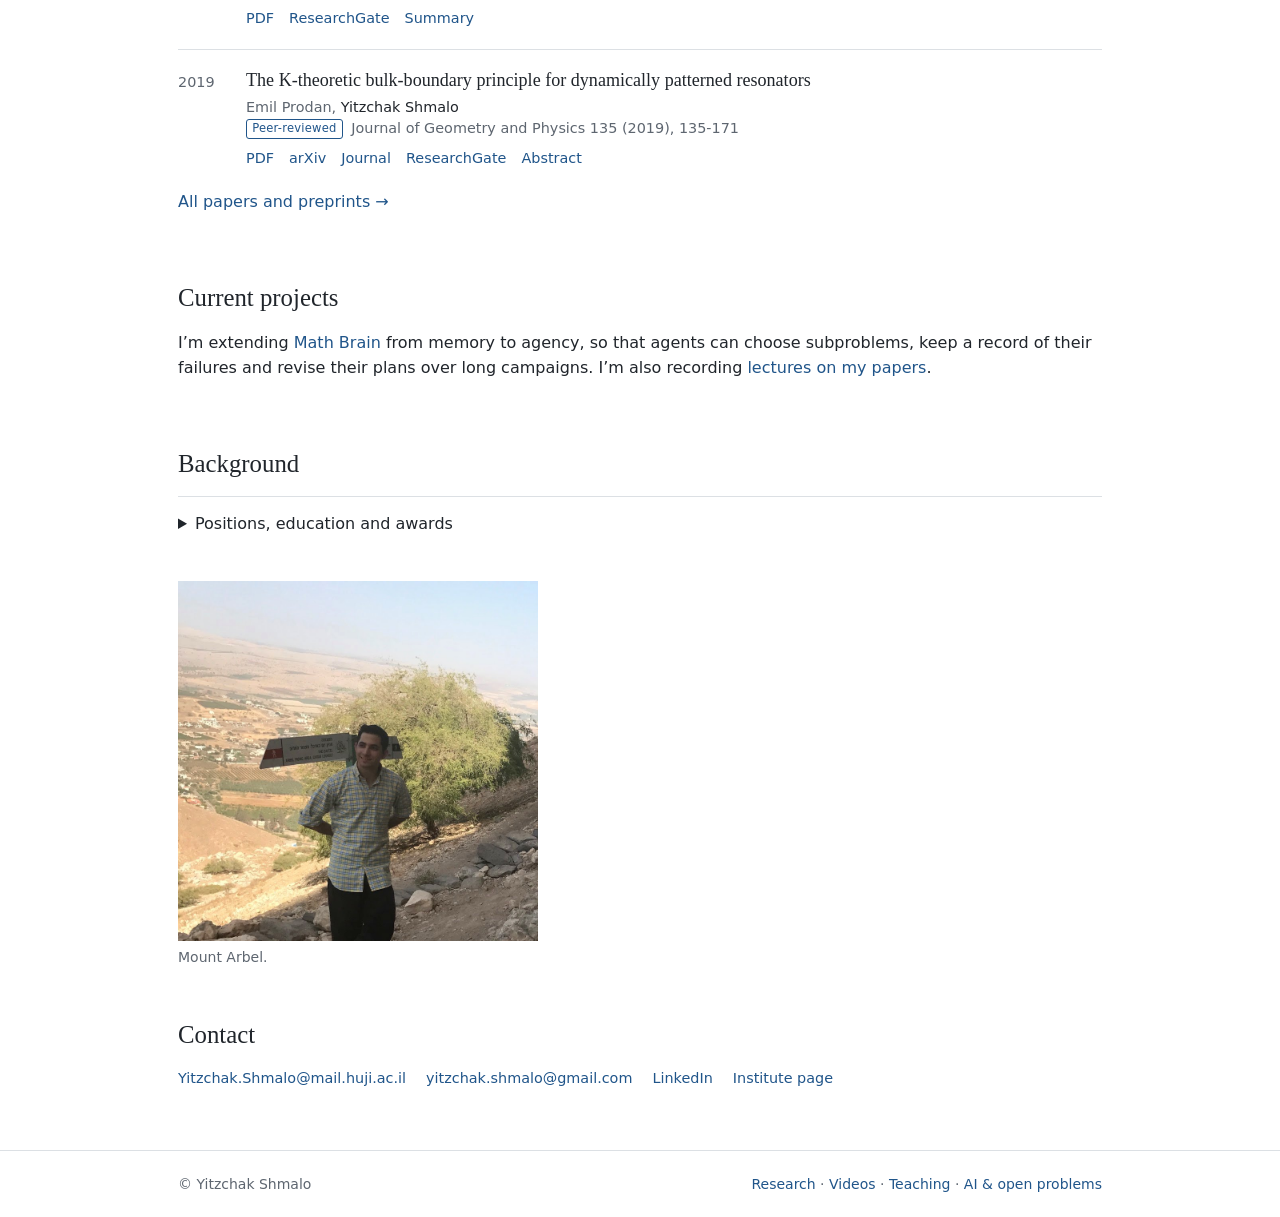
==== commit c0f87133: "Mark peer-reviewed papers, add Bulletin venue Co-Authored-By: Claude Opus 5.5 <noreply@anthropic.com" ====
--- a/index.html
+++ b/index.html
@@ -11,7 +11,7 @@
 
 <link crossorigin="" href="https://fonts.gstatic.com" rel="preconnect"/>
 
-<link href="style.css?v=20260909-clean" rel="stylesheet"/>
+<link href="style.css?v=20261028-status" rel="stylesheet"/>
 <link href="data:image/svg+xml,%3Csvg xmlns='http://www.w3.org/2000/svg' viewBox='0 0 64 64'%3E%3Ccircle cx='32' cy='32' r='30' fill='%23101623'/%3E%3Ccircle cx='24' cy='36' r='5' fill='%23f7f4ee'/%3E%3Ccircle cx='34' cy='30' r='5' fill='%23f7f4ee'/%3E%3Ccircle cx='50' cy='22' r='5' fill='%23e0a24a'/%3E%3C/svg%3E" rel="icon"/>
 </head>
 <body>
@@ -110,7 +110,7 @@
 <script src="papers.js"></script>
 <script src="abstracts.js"></script>
 <script src="links.js"></script>
-<script src="site.js?v=20260909-clean"></script>
+<script src="site.js?v=20261028-status"></script>
 <!-- Cloudflare Web Analytics --><script type='module' src='https://static.cloudflareinsights.com/beacon.min.js' data-cf-beacon='{"token": "4efcf243f579423e979f897f0dd1dad7"}'></script><!-- End Cloudflare Web Analytics -->
 </body>
 </html>
--- a/style.css
+++ b/style.css
@@ -28,3 +28,4 @@
 @media(prefers-color-scheme:dark){:root:not([data-theme=light]){--ink:#e6e7e9;--muted:#b1b7bf;--paper:#17191c;--line:#373b41;--link:#8fb8df;color-scheme:dark}.brain-pre{background:#21242a}}
 :root[data-theme=dark]{--ink:#e6e7e9;--muted:#b1b7bf;--paper:#17191c;--line:#373b41;--link:#8fb8df;color-scheme:dark}
 @media(prefers-reduced-motion:reduce){html{scroll-behavior:auto}}
+.status{display:inline-block;font-size:.72rem;letter-spacing:.02em;padding:0 .45em;margin-right:.35em;border:1px solid var(--line);border-radius:3px;color:var(--muted);vertical-align:1px}.status.refereed{border-color:var(--link);color:var(--link)}
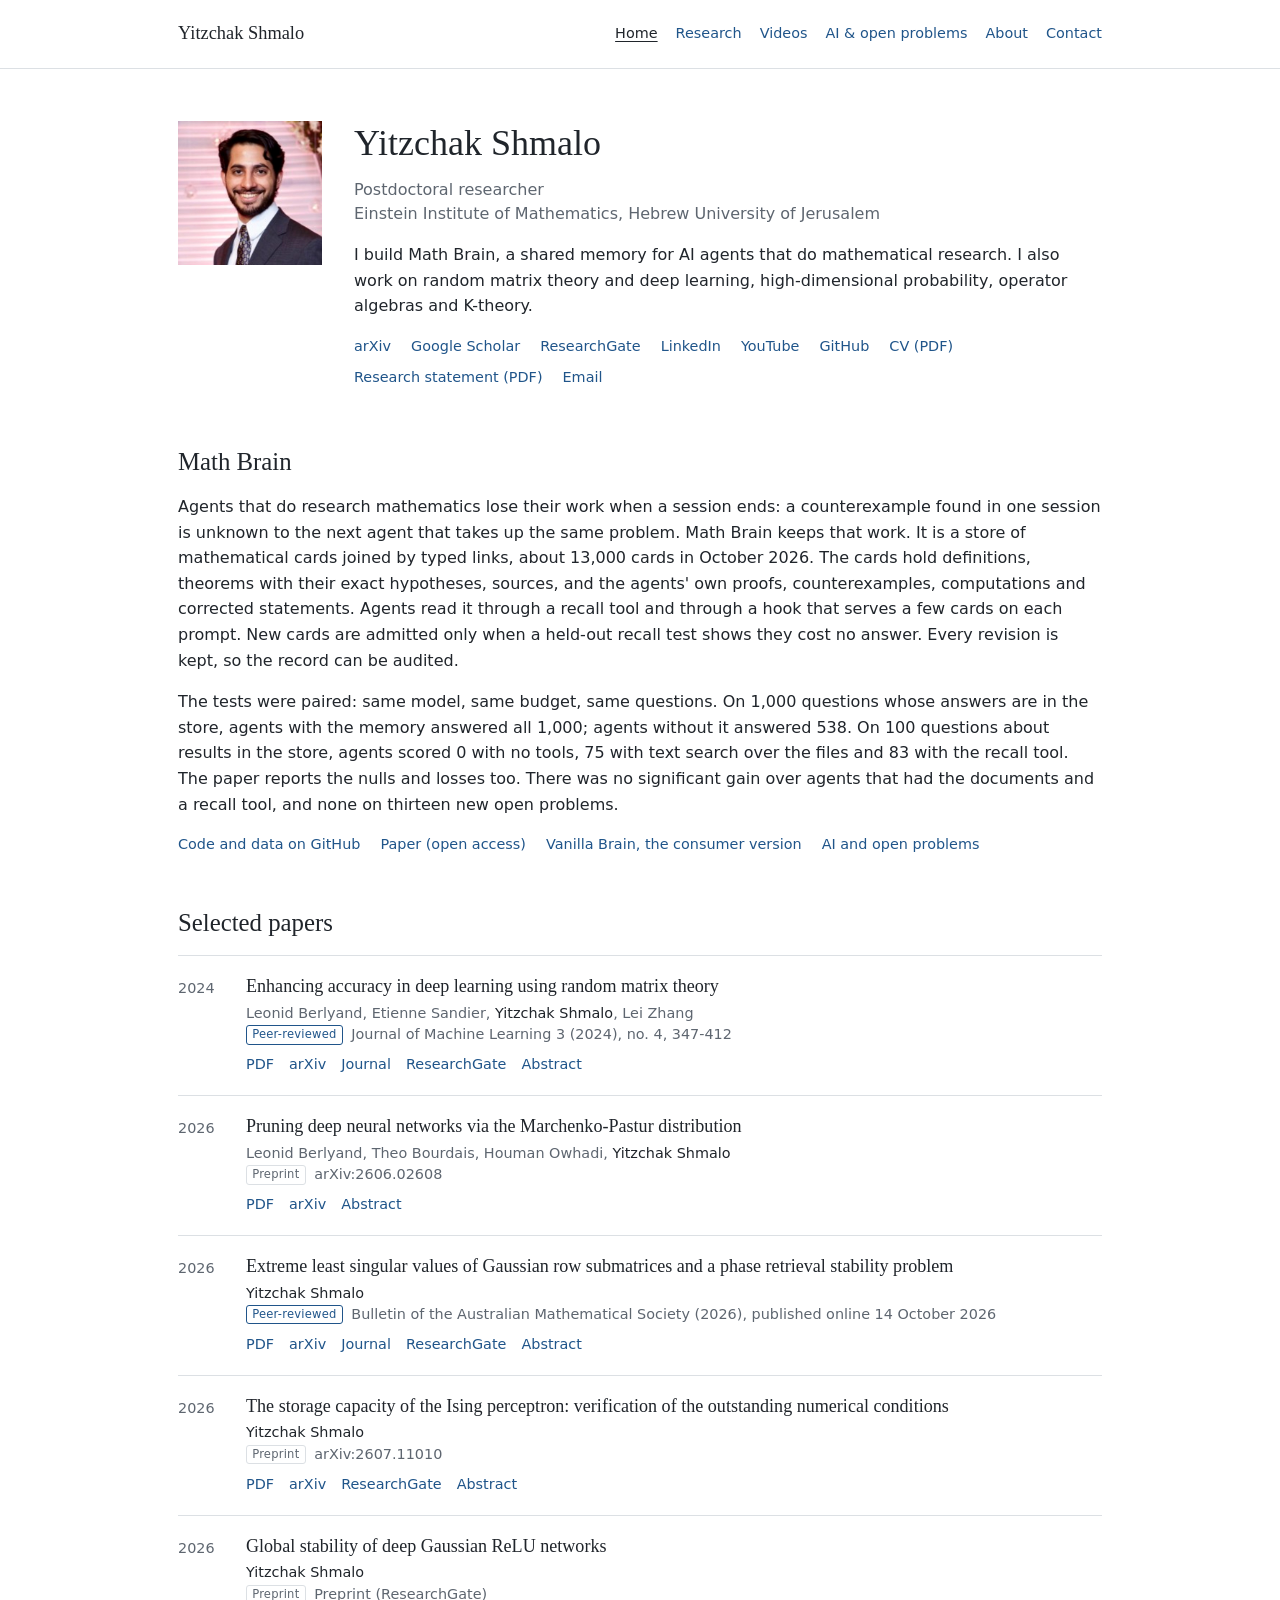
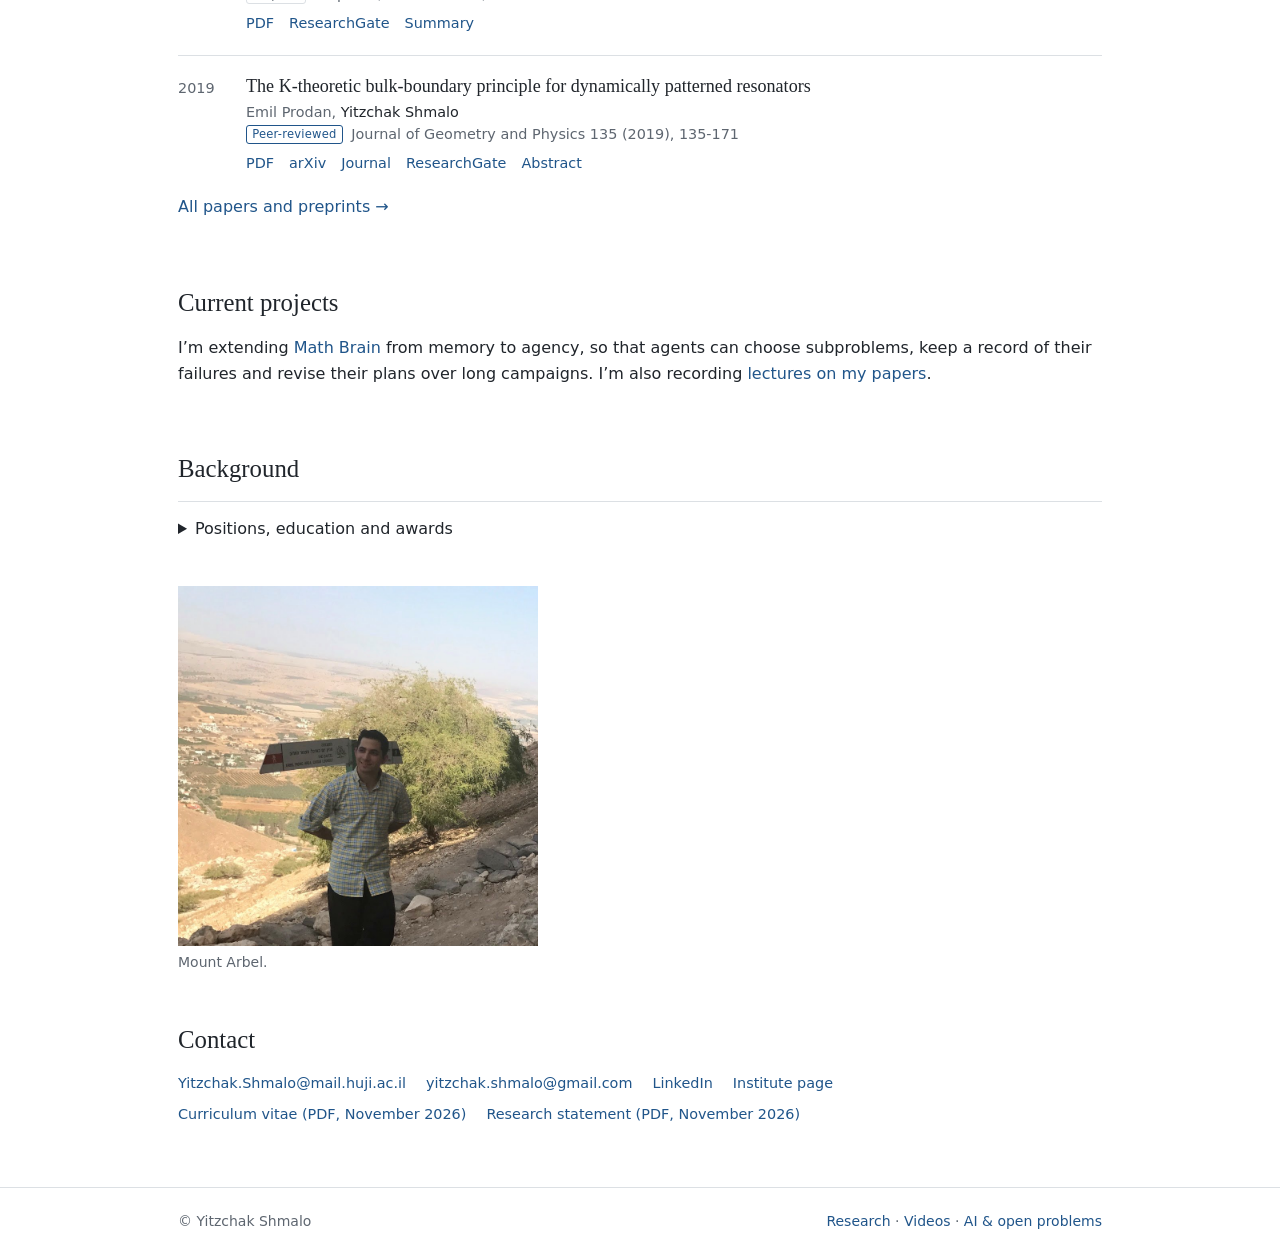
==== commit e176ebbe: "Add CV and research statement [skip ci]" ====
--- a/index.html
+++ b/index.html
@@ -11,7 +11,7 @@
 
 <link crossorigin="" href="https://fonts.gstatic.com" rel="preconnect"/>
 
-<link href="style.css?v=20261028-status" rel="stylesheet"/>
+<link href="style.css?v=20260909-clean" rel="stylesheet"/>
 <link href="data:image/svg+xml,%3Csvg xmlns='http://www.w3.org/2000/svg' viewBox='0 0 64 64'%3E%3Ccircle cx='32' cy='32' r='30' fill='%23101623'/%3E%3Ccircle cx='24' cy='36' r='5' fill='%23f7f4ee'/%3E%3Ccircle cx='34' cy='30' r='5' fill='%23f7f4ee'/%3E%3Ccircle cx='50' cy='22' r='5' fill='%23e0a24a'/%3E%3C/svg%3E" rel="icon"/>
 </head>
 <body>
@@ -21,7 +21,6 @@
 <li><a aria-current="page" href="index.html">Home</a></li>
 <li><a href="research.html">Research</a></li>
 <li><a href="videos.html">Videos</a></li>
-<li><a href="teaching.html">Teaching</a></li>
 <li><a href="ai.html">AI &amp; open problems</a></li>
 <li><a href="#about">About</a></li>
 <li><a href="#contact">Contact</a></li>
@@ -37,18 +36,19 @@
   <ul class="links">
 <li><a href="https://arxiv.org/search/?searchtype=author&amp;query=Shmalo%2C+Yitzchak" rel="noopener" target="_blank">arXiv</a></li>
 <li><a href="https://scholar.google.com/citations?user=wV2TqwsAAAAJ" rel="noopener" target="_blank">Google Scholar</a></li>
-<li><a href="https://orcid.org/0000-0002-2886-3049" rel="noopener" target="_blank">ORCID</a></li>
 <li><a href="https://www.researchgate.net/profile/Yitzchak-Shmalo-2" rel="noopener" target="_blank">ResearchGate</a></li>
 <li><a href="https://www.linkedin.com/in/yshmalo/" rel="noopener" target="_blank">LinkedIn</a></li>
 <li><a data-channel="" href="https://www.youtube.com/channel/UCsqMyA2aeE-GF_JqE_x_sHg" rel="noopener" target="_blank">YouTube</a></li>
 <li><a href="https://github.com/yspennstate" rel="noopener" target="_blank">GitHub</a></li>
+<li><a href="cv/Shmalo_CV.pdf">CV (PDF)</a></li>
+<li><a href="cv/Shmalo_research_statement.pdf">Research statement (PDF)</a></li>
 <li><a href="mailto:Yitzchak.Shmalo@mail.huji.ac.il">Email</a></li>
 </ul></div>
 </header>
 <section class="section wrap" id="math-brain">
   <h2>Math Brain</h2>
   <p>Agents that do research mathematics lose their work when a session ends: a counterexample found in one session is unknown to the next agent that takes up the same problem. Math Brain keeps that work. It is a store of mathematical cards joined by typed links, about 13,000 cards in October 2026. The cards hold definitions, theorems with their exact hypotheses, sources, and the agents' own proofs, counterexamples, computations and corrected statements. Agents read it through a recall tool and through a hook that serves a few cards on each prompt. New cards are admitted only when a held-out recall test shows they cost no answer. Every revision is kept, so the record can be audited.</p>
-  <p>The tests were paired: same model, same budget, same questions. On 988 research questions, Claude agents with Math Brain answered 95.4% correctly, against 82.0% for the same agents given the raw research files and 18.9% with no tools. Most of that gap is speed: on the 806 questions both groups finished in time, they scored about the same. Link-walk retrieval used 7.6 times fewer input tokens at equal accuracy. The paper reports the nulls and losses too: no significant gain for Codex agents that had the documents, and none on thirteen new open problems.</p>
+  <p>The tests were paired: same model, same budget, same questions. On 1,000 questions whose answers are in the store, agents with the memory answered all 1,000; agents without it answered 538. On 100 questions about results in the store, agents scored 0 with no tools, 75 with text search over the files and 83 with the recall tool. The paper reports the nulls and losses too. There was no significant gain over agents that had the documents and a recall tool, and none on thirteen new open problems.</p>
   <ul class="links">
 <li><a href="https://github.com/yspennstate/math-brain-public" rel="noopener" target="_blank">Code and data on GitHub</a></li>
 <li><a href="https://github.com/yspennstate/math-brain-public/tree/main/papers/math-brain-2026-10-24" rel="noopener" target="_blank">Paper (open access)</a></li>
@@ -100,17 +100,19 @@
 <li><a href="mailto:yitzchak.shmalo@gmail.com">yitzchak.shmalo@gmail.com</a></li>
 <li><a href="https://www.linkedin.com/in/yshmalo/" rel="noopener" target="_blank">LinkedIn</a></li>
 <li><a href="https://mathematics.huji.ac.il/people/yitzchak-shmalo" rel="noopener" target="_blank">Institute page</a></li>
+<li><a href="cv/Shmalo_CV.pdf">Curriculum vitae (PDF, November 2026)</a></li>
+<li><a href="cv/Shmalo_research_statement.pdf">Research statement (PDF, November 2026)</a></li>
 </ul>
 </section>
 </main>
 <footer><div class="wrap">
 <span>© Yitzchak Shmalo</span>
-<span><a href="research.html">Research</a> · <a href="videos.html">Videos</a> · <a href="teaching.html">Teaching</a> · <a href="ai.html">AI &amp; open problems</a></span>
+<span><a href="research.html">Research</a> · <a href="videos.html">Videos</a> · <a href="ai.html">AI &amp; open problems</a></span>
 </div></footer>
 <script src="papers.js"></script>
 <script src="abstracts.js"></script>
 <script src="links.js"></script>
-<script src="site.js?v=20261028-status"></script>
+<script src="site.js?v=20260909-clean"></script>
 <!-- Cloudflare Web Analytics --><script type='module' src='https://static.cloudflareinsights.com/beacon.min.js' data-cf-beacon='{"token": "4efcf243f579423e979f897f0dd1dad7"}'></script><!-- End Cloudflare Web Analytics -->
 </body>
 </html>
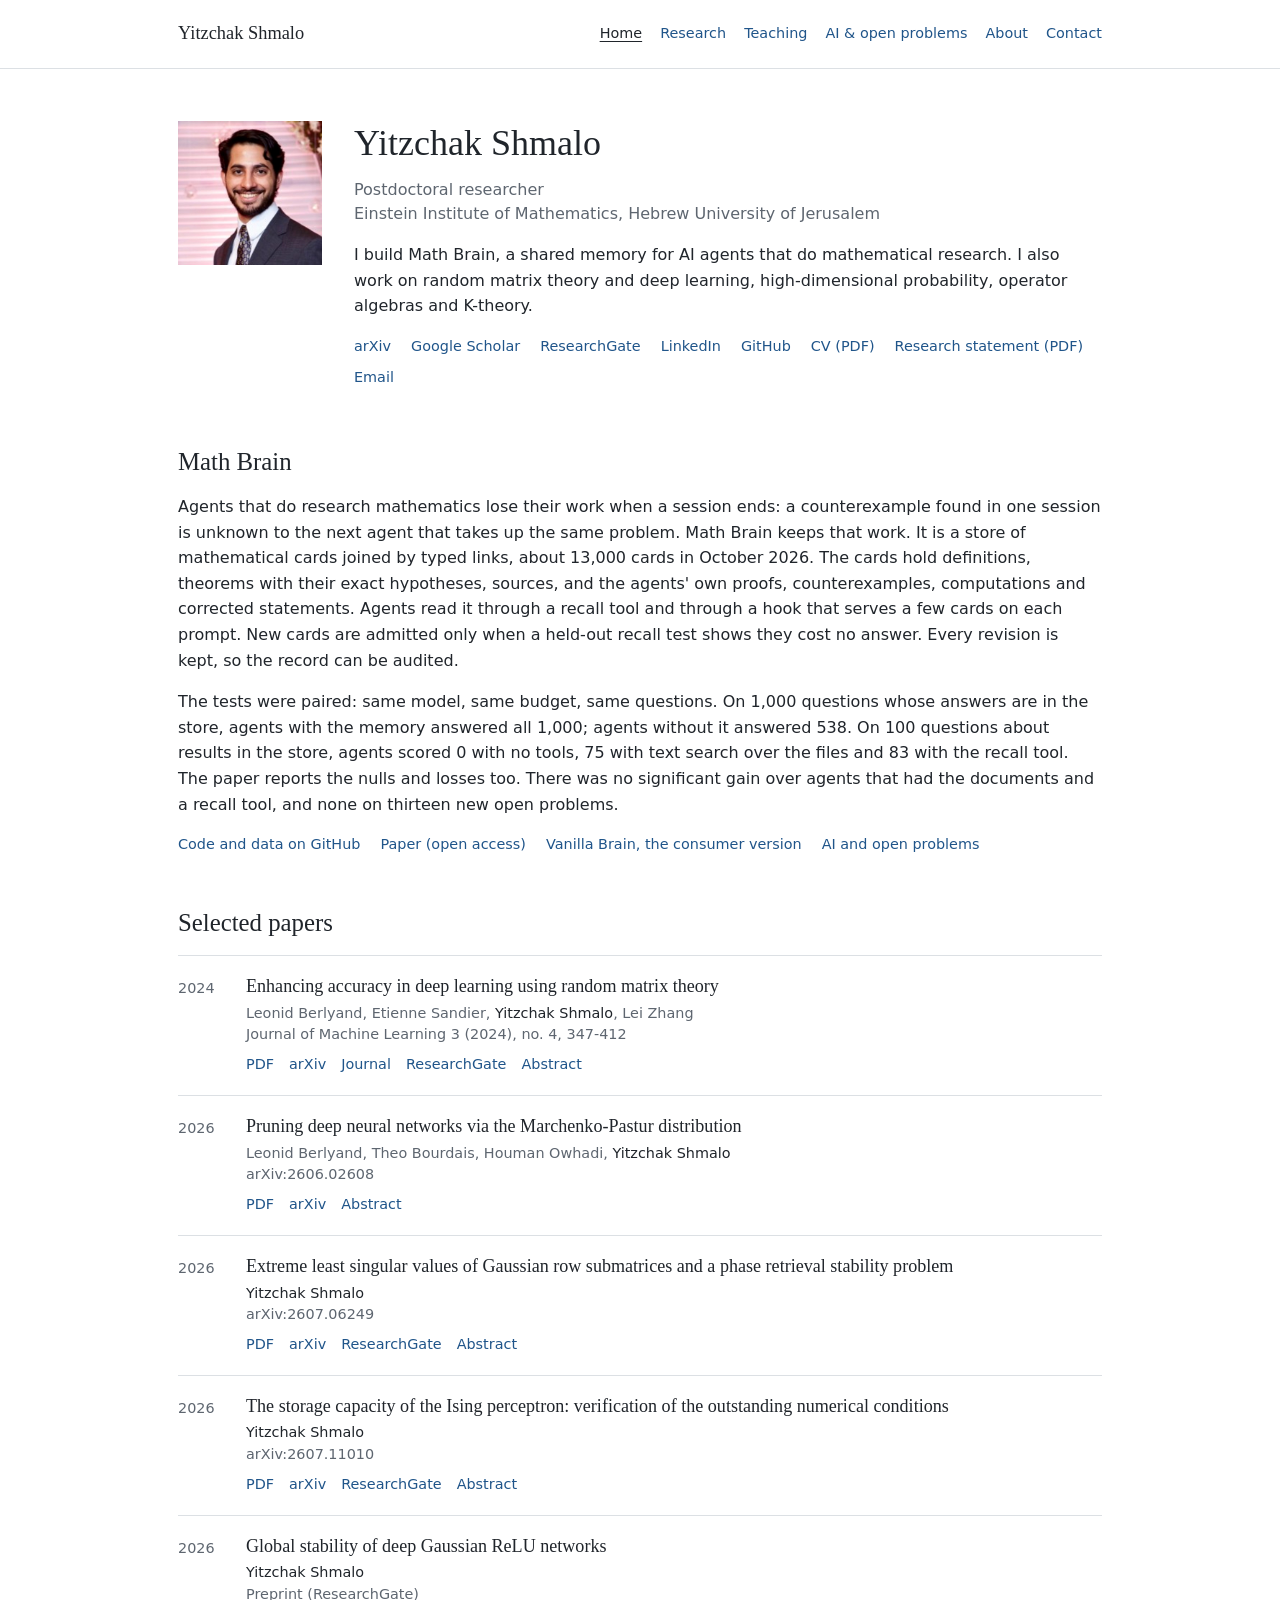
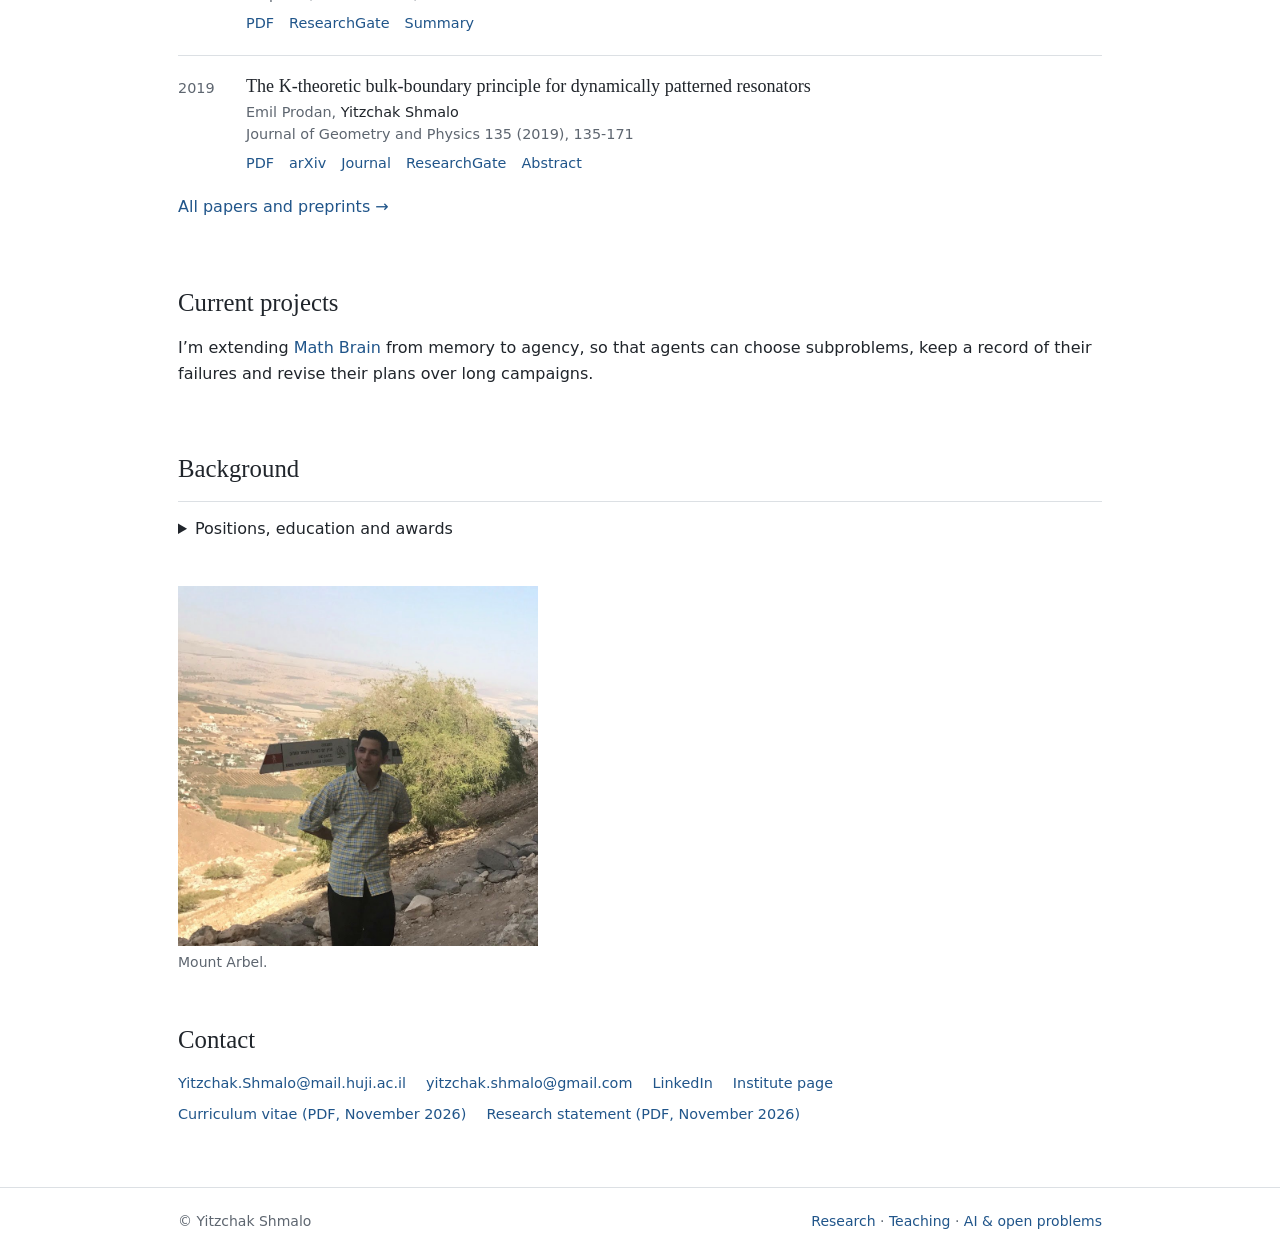
==== commit 068eb05b: "Remove videos page, add teaching statement [skip ci] Co-Authored-By: Claude Opus 5.5 <noreply@anthro" ====
--- a/index.html
+++ b/index.html
@@ -20,7 +20,7 @@
 <ul>
 <li><a aria-current="page" href="index.html">Home</a></li>
 <li><a href="research.html">Research</a></li>
-<li><a href="videos.html">Videos</a></li>
+<li><a href="teaching.html">Teaching</a></li>
 <li><a href="ai.html">AI &amp; open problems</a></li>
 <li><a href="#about">About</a></li>
 <li><a href="#contact">Contact</a></li>
@@ -38,7 +38,6 @@
 <li><a href="https://scholar.google.com/citations?user=wV2TqwsAAAAJ" rel="noopener" target="_blank">Google Scholar</a></li>
 <li><a href="https://www.researchgate.net/profile/Yitzchak-Shmalo-2" rel="noopener" target="_blank">ResearchGate</a></li>
 <li><a href="https://www.linkedin.com/in/yshmalo/" rel="noopener" target="_blank">LinkedIn</a></li>
-<li><a data-channel="" href="https://www.youtube.com/channel/UCsqMyA2aeE-GF_JqE_x_sHg" rel="noopener" target="_blank">YouTube</a></li>
 <li><a href="https://github.com/yspennstate" rel="noopener" target="_blank">GitHub</a></li>
 <li><a href="cv/Shmalo_CV.pdf">CV (PDF)</a></li>
 <li><a href="cv/Shmalo_research_statement.pdf">Research statement (PDF)</a></li>
@@ -63,7 +62,7 @@
 </section>
 <section class="section wrap" id="current">
   <h2>Current projects</h2>
-  <p>I’m extending <a href="#math-brain">Math Brain</a> from memory to agency, so that agents can choose subproblems, keep a record of their failures and revise their plans over long campaigns. I’m also recording <a href="videos.html">lectures on my papers</a>.</p>
+  <p>I’m extending <a href="#math-brain">Math Brain</a> from memory to agency, so that agents can choose subproblems, keep a record of their failures and revise their plans over long campaigns.</p>
 </section>
 <section class="section wrap" id="about">
   <h2>Background</h2>
@@ -107,7 +106,7 @@
 </main>
 <footer><div class="wrap">
 <span>© Yitzchak Shmalo</span>
-<span><a href="research.html">Research</a> · <a href="videos.html">Videos</a> · <a href="ai.html">AI &amp; open problems</a></span>
+<span><a href="research.html">Research</a> · <a href="teaching.html">Teaching</a> · <a href="ai.html">AI &amp; open problems</a></span>
 </div></footer>
 <script src="papers.js"></script>
 <script src="abstracts.js"></script>
--- a/style.css
+++ b/style.css
@@ -21,11 +21,10 @@
 details{border-top:1px solid var(--line);padding:14px 0}summary{cursor:pointer;font-weight:500}details[open]>summary{margin-bottom:20px}details .two-col{margin-top:16px}details h2{font-size:1.25rem}details .eyebrow:first-child{display:none}
 .personal-photo{max-width:360px;margin:30px 0 0}.personal-photo img{display:block;width:100%}.personal-photo figcaption{color:var(--muted);font-size:.875rem;margin-top:5px}
 .brain-pre{font:.875rem/1.5 ui-monospace,Consolas,monospace;white-space:pre-wrap;overflow-wrap:anywhere;padding:16px;background:#f5f6f7;border-left:2px solid var(--line);margin:0}.brain-pre .k,.brain-pre .h{font-weight:600}
-.video-grid{display:grid;grid-template-columns:repeat(2,minmax(0,1fr));gap:28px;margin-top:30px}.video .frame{aspect-ratio:16/9}.video iframe{width:100%;height:100%;border:0}.video .body{padding-top:10px}.video h3{margin-bottom:6px}
+
 footer{margin-top:40px;border-top:1px solid var(--line);padding:22px 0;color:var(--muted);font-size:.875rem}footer .wrap{display:flex;justify-content:space-between;gap:20px}
-@media(max-width:700px){.nav .wrap{align-items:flex-start;flex-direction:column;gap:9px;padding-top:16px;padding-bottom:16px}.wrap{padding-left:20px;padding-right:20px}.profile{grid-template-columns:96px 1fr;gap:20px;padding-top:32px}.headshot{width:96px;height:96px}.profile h1{font-size:1.85rem}.profile .links{grid-column:1/-1}.paper{grid-template-columns:40px 1fr;gap:10px}.two-col,.video-grid{grid-template-columns:1fr}.timeline li{grid-template-columns:90px 1fr;gap:12px}.theme-head{align-items:flex-start;flex-direction:column;gap:6px}footer .wrap{flex-direction:column;gap:8px}}
+@media(max-width:700px){.nav .wrap{align-items:flex-start;flex-direction:column;gap:9px;padding-top:16px;padding-bottom:16px}.wrap{padding-left:20px;padding-right:20px}.profile{grid-template-columns:96px 1fr;gap:20px;padding-top:32px}.headshot{width:96px;height:96px}.profile h1{font-size:1.85rem}.profile .links{grid-column:1/-1}.paper{grid-template-columns:40px 1fr;gap:10px}.two-col,.timeline li{grid-template-columns:90px 1fr;gap:12px}.theme-head{align-items:flex-start;flex-direction:column;gap:6px}footer .wrap{flex-direction:column;gap:8px}}
 @media(max-width:430px){.profile{display:block}.headshot{float:right;margin:0 0 14px 20px}.profile h1{padding-top:4px}.profile .links{clear:both}.paper{display:block}.paper .year{margin-bottom:5px}}
 @media(prefers-color-scheme:dark){:root:not([data-theme=light]){--ink:#e6e7e9;--muted:#b1b7bf;--paper:#17191c;--line:#373b41;--link:#8fb8df;color-scheme:dark}.brain-pre{background:#21242a}}
 :root[data-theme=dark]{--ink:#e6e7e9;--muted:#b1b7bf;--paper:#17191c;--line:#373b41;--link:#8fb8df;color-scheme:dark}
 @media(prefers-reduced-motion:reduce){html{scroll-behavior:auto}}
-.status{display:inline-block;font-size:.72rem;letter-spacing:.02em;padding:0 .45em;margin-right:.35em;border:1px solid var(--line);border-radius:3px;color:var(--muted);vertical-align:1px}.status.refereed{border-color:var(--link);color:var(--link)}
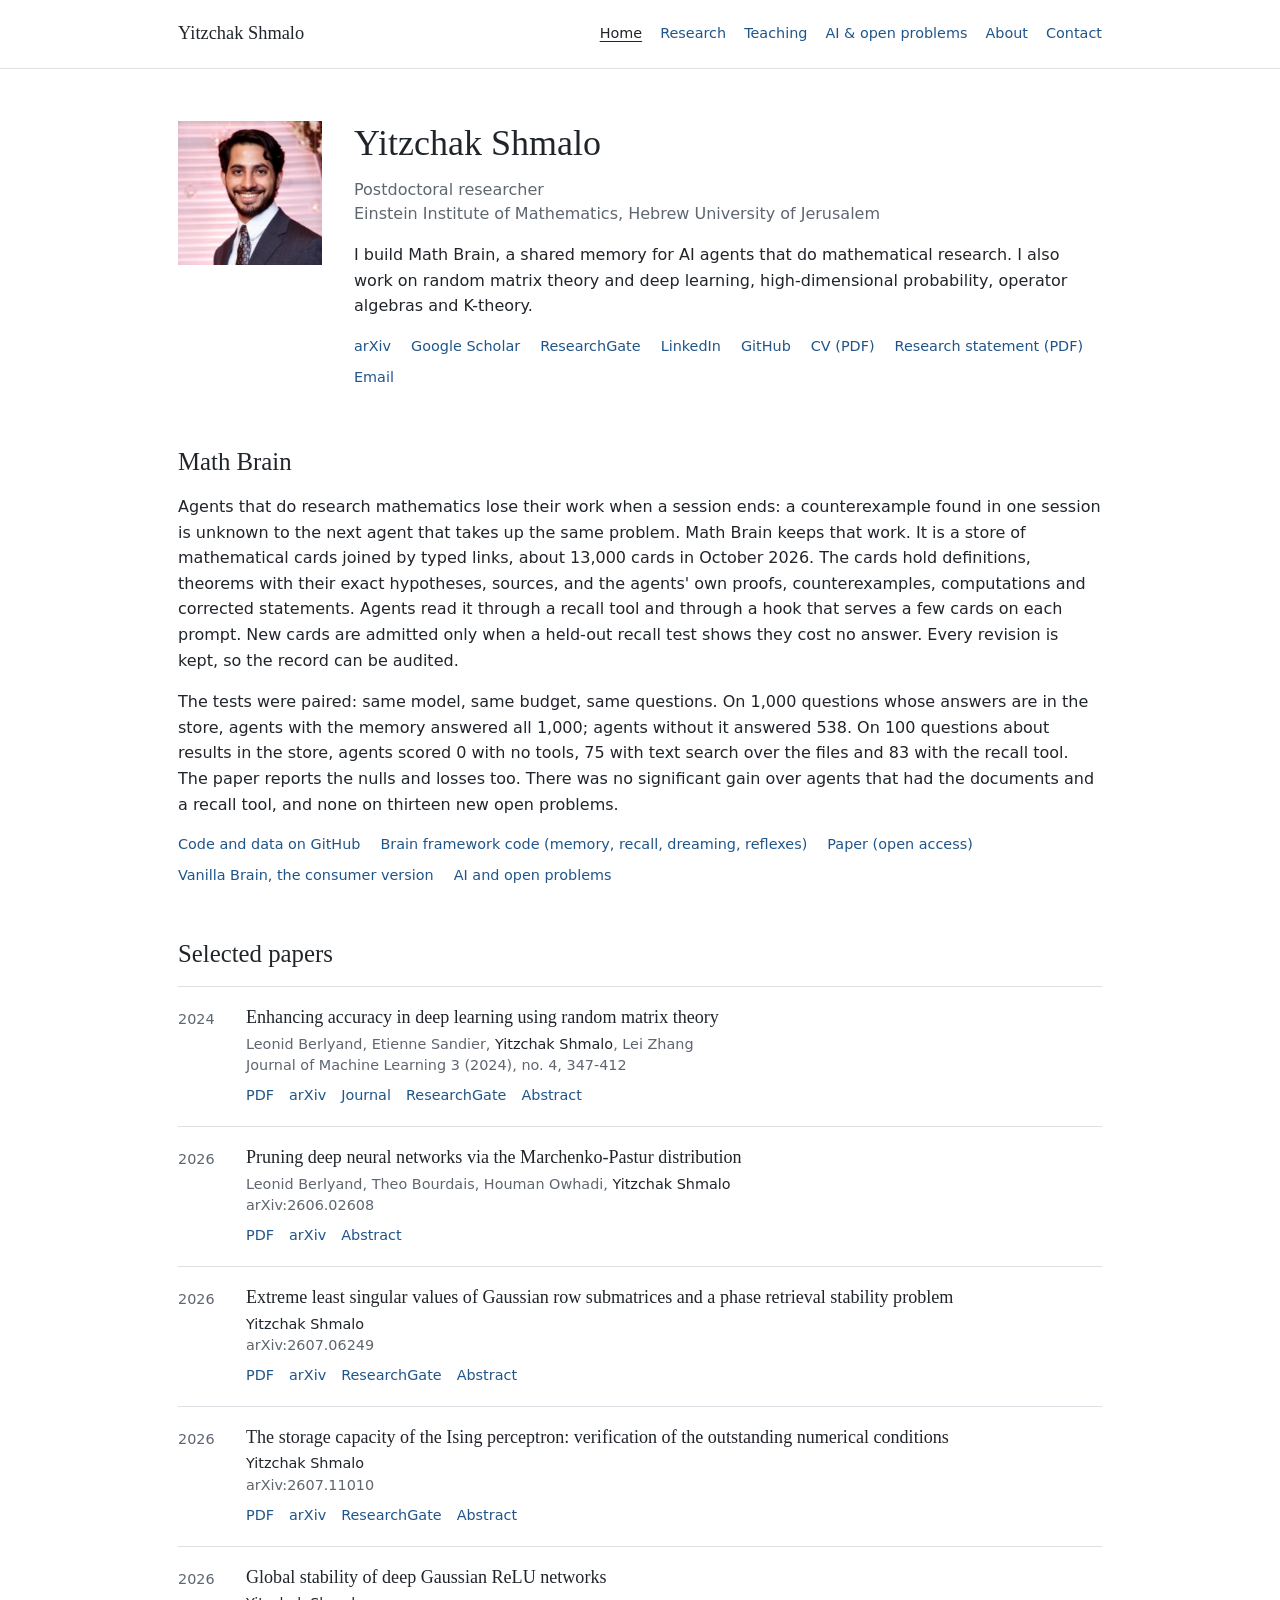
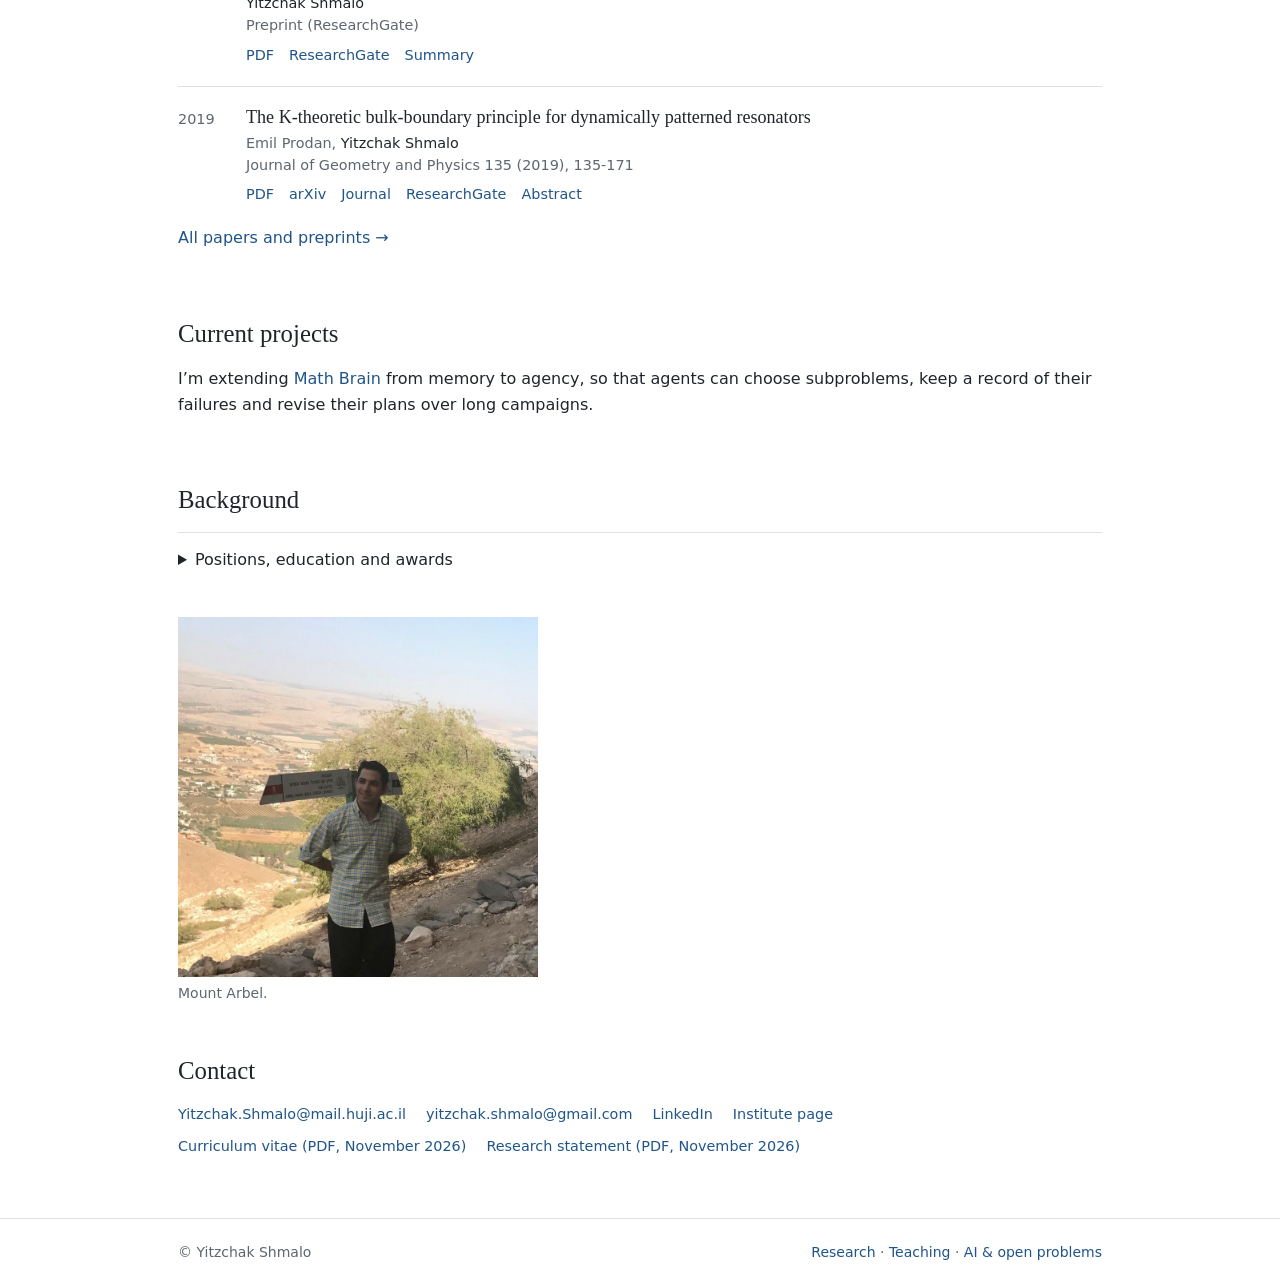
==== commit eecf9cba: "Add brain framework repo link, update CV and research statement [skip ci] Co-Authored-By: Claude Opu" ====
--- a/index.html
+++ b/index.html
@@ -50,6 +50,7 @@
   <p>The tests were paired: same model, same budget, same questions. On 1,000 questions whose answers are in the store, agents with the memory answered all 1,000; agents without it answered 538. On 100 questions about results in the store, agents scored 0 with no tools, 75 with text search over the files and 83 with the recall tool. The paper reports the nulls and losses too. There was no significant gain over agents that had the documents and a recall tool, and none on thirteen new open problems.</p>
   <ul class="links">
 <li><a href="https://github.com/yspennstate/math-brain-public" rel="noopener" target="_blank">Code and data on GitHub</a></li>
+<li><a href="https://github.com/yspennstate/brain-framework-public" rel="noopener" target="_blank">Brain framework code (memory, recall, dreaming, reflexes)</a></li>
 <li><a href="https://github.com/yspennstate/math-brain-public/tree/main/papers/math-brain-2026-10-24" rel="noopener" target="_blank">Paper (open access)</a></li>
 <li><a href="https://vanillabrain.ai" rel="noopener" target="_blank">Vanilla Brain, the consumer version</a></li>
 <li><a href="ai.html">AI and open problems</a></li>
